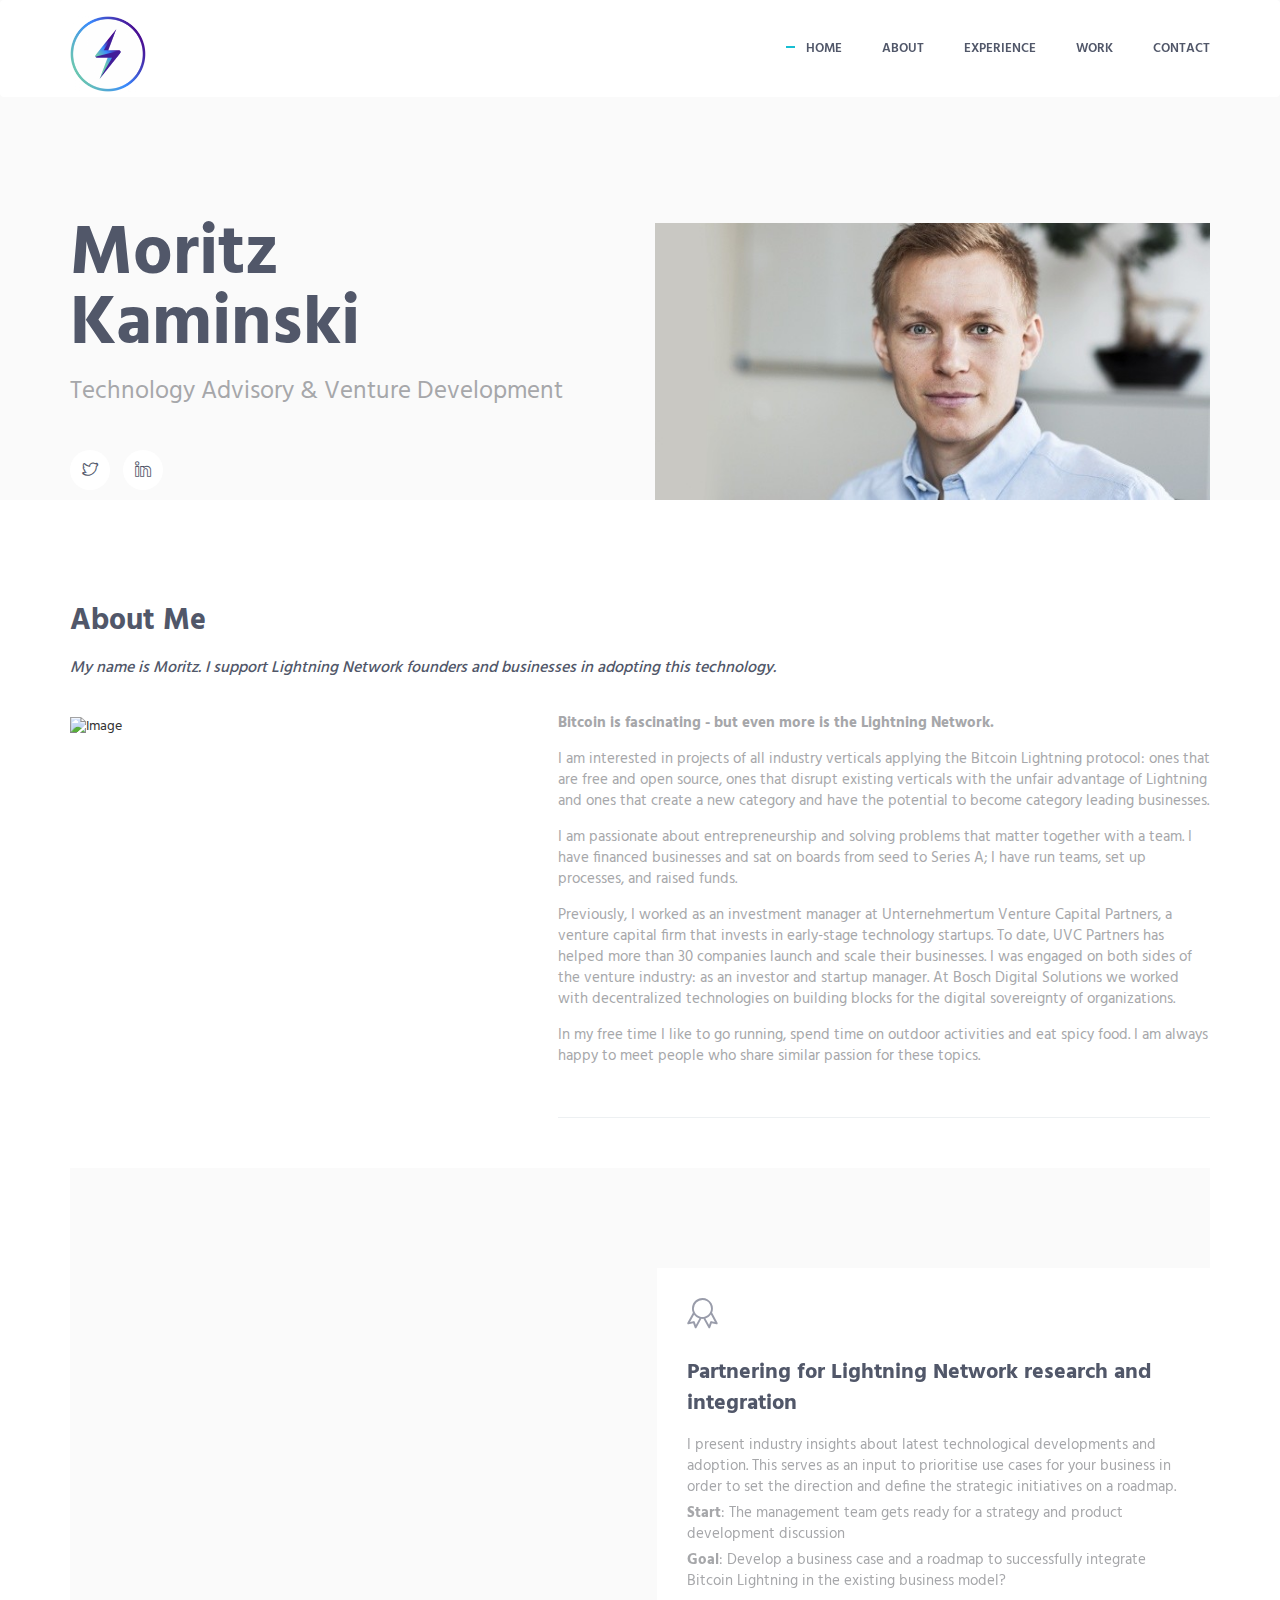
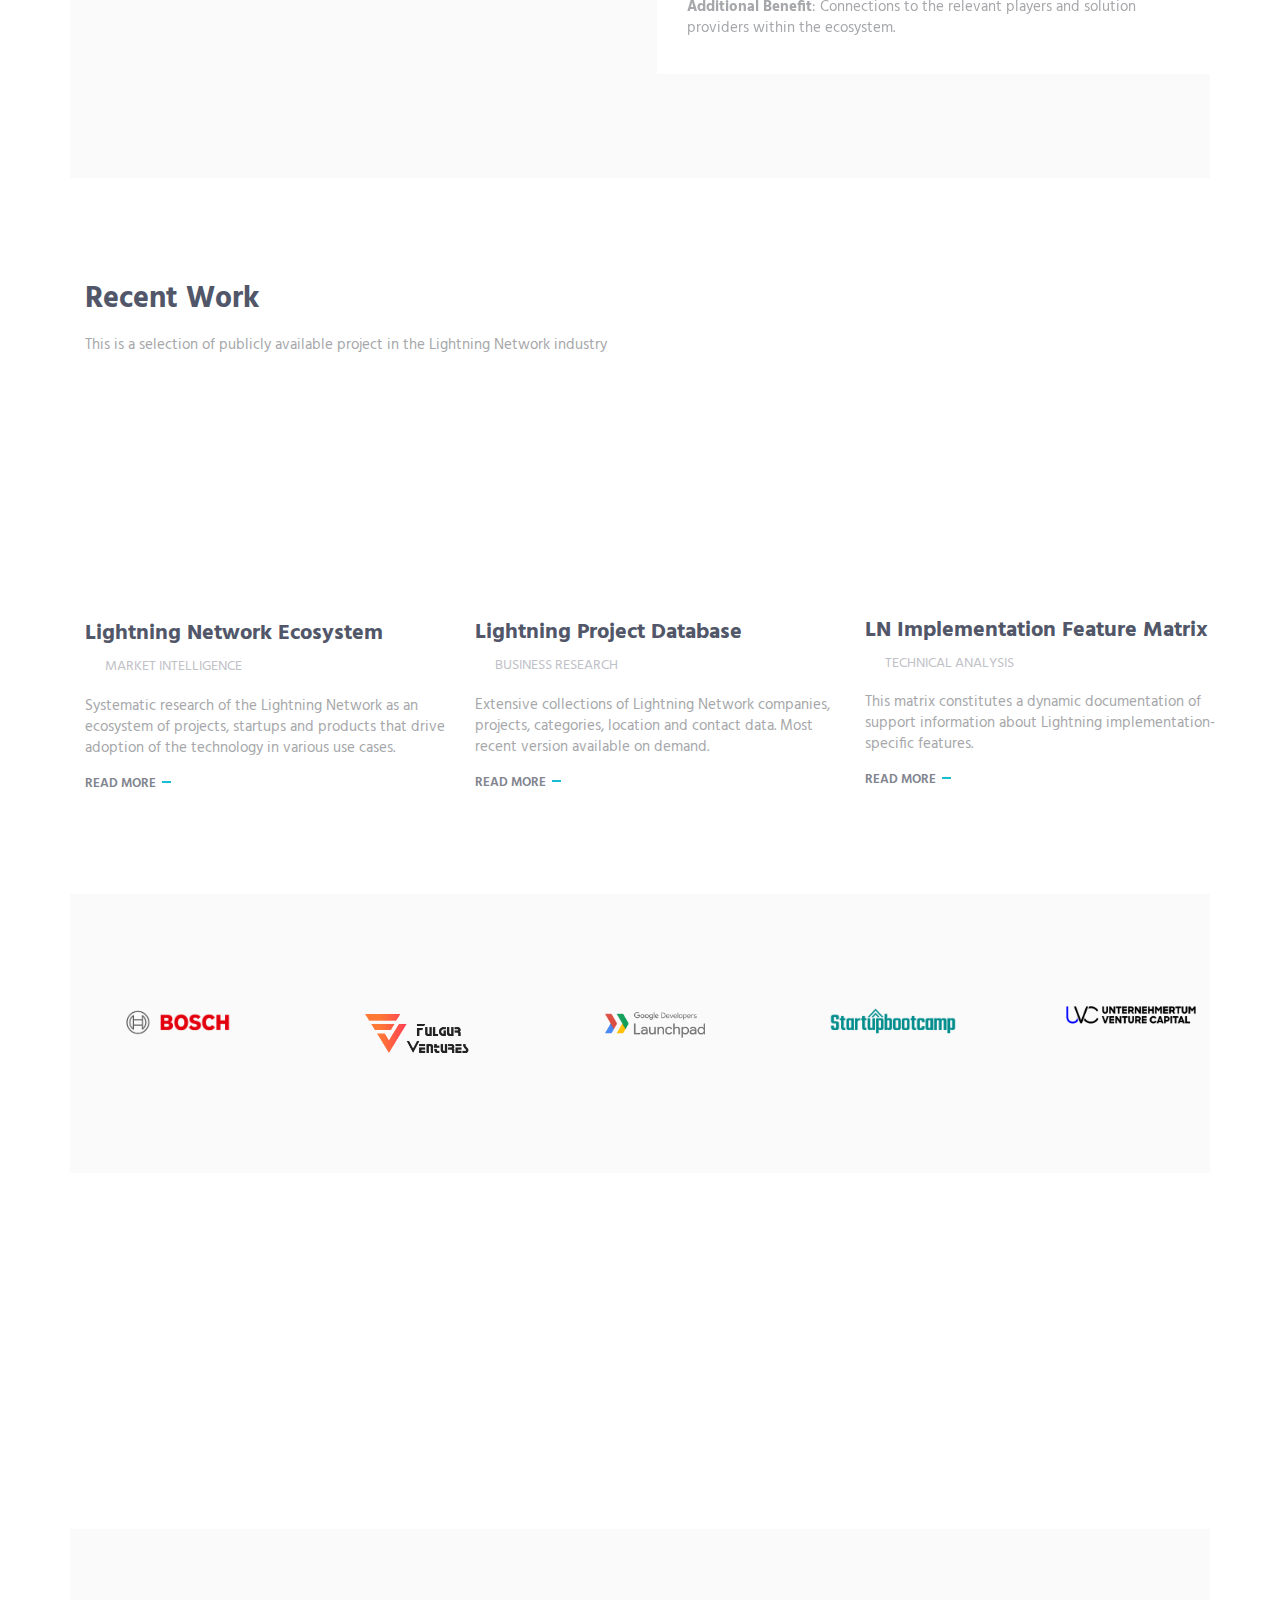
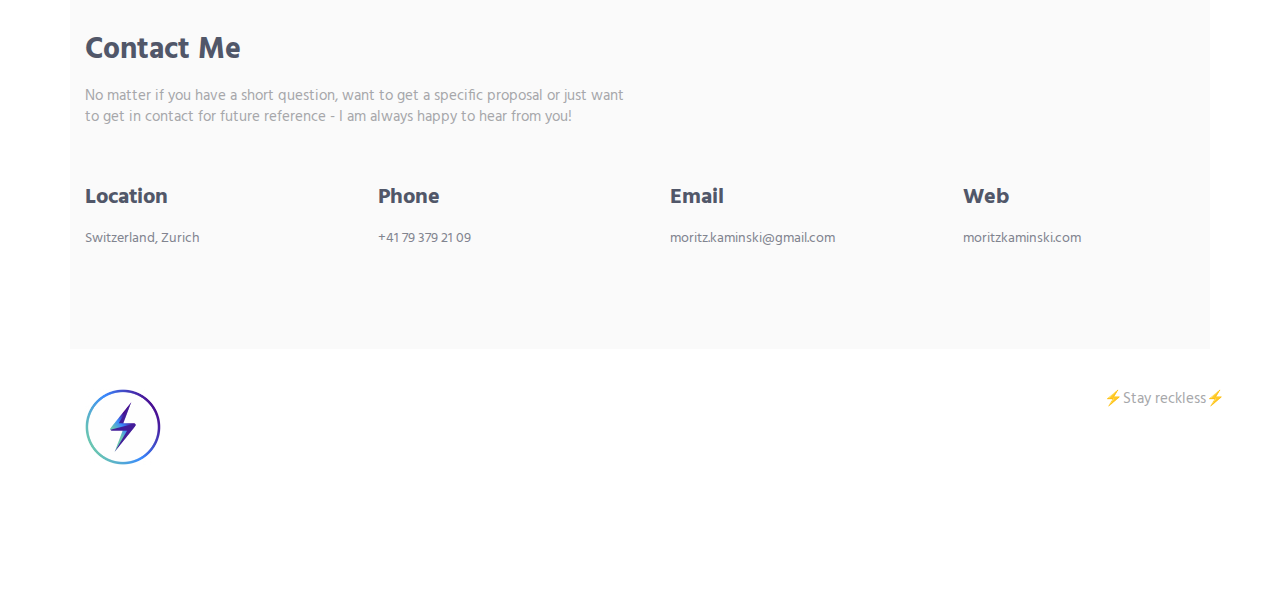
==== index.html @ 320d70f2 "initial commit" ====
<!DOCTYPE html>
<!-- ==============================
    Project:        Metronic "Acecv" Frontend Freebie - Responsive HTML Template Based On Twitter Bootstrap 3.3.4
    Version:        1.0
    Author:         KeenThemes
    Primary use:    Corporate, Business Themes.
    Email:          support@keenthemes.com
    Follow:         http://www.twitter.com/keenthemes
    Like:           http://www.facebook.com/keenthemes
    Website:        http://www.keenthemes.com
    Premium:        Premium Metronic Admin Theme: http://themeforest.net/item/metronic-responsive-admin-dashboard-template/4021469?ref=keenthemes
================================== -->
<html lang="en" class="no-js">
    <!-- BEGIN HEAD -->
    <head>
        <meta charset="utf-8"/>
        <title>Metronic "Acecv" Frontend Freebie</title>
        <meta http-equiv="X-UA-Compatible" content="IE=edge">
        <meta content="width=device-width, initial-scale=1" name="viewport"/>
        <meta content="" name="description"/>
        <meta content="" name="author"/>

        <!-- GLOBAL MANDATORY STYLES -->
        <link href="http://fonts.googleapis.com/css?family=Hind:300,400,500,600,700" rel="stylesheet" type="text/css">
        <link href="vendor/simple-line-icons/css/simple-line-icons.css" rel="stylesheet" type="text/css"/>
        <link href="vendor/bootstrap/css/bootstrap.min.css" rel="stylesheet" type="text/css"/>

        <!-- PAGE LEVEL PLUGIN STYLES -->
        <link href="css/animate.css" rel="stylesheet">
        <link href="vendor/swiper/css/swiper.min.css" rel="stylesheet" type="text/css"/>

        <!-- THEME STYLES -->

        <link href="css/layout.css" rel="stylesheet" type="text/css"/>

        <!-- Favicon -->
        <link rel="shortcut icon" href="favicon.ico"/>
    </head>
    <!-- END HEAD -->

    <!-- BODY -->
    <body id="body" data-spy="scroll" data-target=".header">

        <!--========== HEADER ==========-->
        <header class="header navbar-fixed-top">
            <!-- Navbar -->
            <nav class="navbar" role="navigation">
                <div class="container">
                    <!-- Brand and toggle get grouped for better mobile display -->
                    <div class="menu-container js_nav-item">
                        <button type="button" class="navbar-toggle" data-toggle="collapse" data-target=".nav-collapse">
                            <span class="sr-only">Toggle navigation</span>
                            <span class="toggle-icon"></span>
                        </button>

                        <!-- Logo -->
                        <div class="logo">
                            <a class="logo-wrap" href="#body">
                                <img class="logo-img" src="img/logo.png" alt="Asentus Logo">
                            </a>
                        </div>
                        <!-- End Logo -->
                    </div>

                    <!-- Collect the nav links, forms, and other content for toggling -->
                    <div class="collapse navbar-collapse nav-collapse">
                        <div class="menu-container">
                            <ul class="nav navbar-nav navbar-nav-right">
                                <li class="js_nav-item nav-item"><a class="nav-item-child nav-item-hover" href="#body">Home</a></li>
                                <li class="js_nav-item nav-item"><a class="nav-item-child nav-item-hover" href="#about">About</a></li>
                                <li class="js_nav-item nav-item"><a class="nav-item-child nav-item-hover" href="#experience">Experience</a></li>
                                <li class="js_nav-item nav-item"><a class="nav-item-child nav-item-hover" href="#work">Work</a></li>
                                <li class="js_nav-item nav-item"><a class="nav-item-child nav-item-hover" href="#contact">Contact</a></li>
                            </ul>
                        </div>
                    </div>
                    <!-- End Navbar Collapse -->
                </div>
            </nav>
            <!-- Navbar -->
        </header>
        <!--========== END HEADER ==========-->

        <!--========== SLIDER ==========-->
        <div class="promo-block">
            <div class="container">
                <div class="row">
                    <div class="col-sm-6 sm-margin-b-60">
                        <div class="margin-b-40">
                            <h1 class="promo-block-title">Moritz <br/> Kaminski</h1>
                            <p class="promo-block-text">Technology Advisory &amp; Venture Development</p>
                        </div>
                        <ul class="list-inline">
                            <li><a href="https://twitter.com/MoritzKaminski" class="social-icons"><i class="icon-social-twitter"></i></a></li>
                            <li><a href="https://www.linkedin.com/in/moritz-kaminski-63bb2826/" class="social-icons"><i class="icon-social-linkedin"></i></a></li>
                        </ul>
                    </div>
                    <div class="col-sm-6">
                        <div class="promo-block-img-wrap">
                             <img class="promo-block-img img-responsive" src="img/mockup/avatar-01.png" align="Avatar" height="auto">
                        </div>
                    </div>
                </div>
                <!--// end row -->
            </div>
        </div>
        <!--========== SLIDER ==========-->

        <!--========== PAGE LAYOUT ==========-->
        <!-- About -->
        <div id="about">
            <div class="container content-lg">
                <h2>About Me</h2>
                <p><em>My name is Moritz. I support Lightning Network founders and businesses in adopting this technology.</em></p>
                <div class="row">
                    <div class="col-sm-5 sm-margin-b-60">
                        <p style="padding-top:0.2cm;"></p>
                        <img class="full-width img-responsive" src="img/500x700/04.jpg" alt="Image">
                    </div>
                    <div class="col-sm-7">
                        <div class="section-seperator margin-b-50">
                            <div class="margin-b-50">
                                <div class="margin-b-30">
                                    <p style="padding-top:0.1cm;"></p>
                                    <p><b>Bitcoin is fascinating - but even more is the Lightning Network.</b></p>
                                    <p>I am interested in projects of all industry verticals applying the Bitcoin Lightning protocol: ones that are free and open source, ones that disrupt existing verticals with the unfair advantage of Lightning and ones that create a new category and have the potential to become category leading businesses.</p>
                                    <p>I am passionate about entrepreneurship and solving problems that matter together with a team. I have financed businesses and sat on boards from seed to Series A; I have run teams, set up processes, and raised funds.</p>
                                    <p>Previously, I worked as an investment manager at Unternehmertum Venture Capital Partners, a venture capital firm that invests in early-stage technology startups. To date, UVC Partners has helped more than 30 companies launch and scale their businesses. I was engaged on both sides of the venture industry: as an investor and startup manager. At Bosch Digital Solutions we worked with decentralized technologies on building blocks for the digital sovereignty of organizations.</p>
                                    <p>In my free time I like to go running, spend time on outdoor activities and eat spicy food. I am always happy to meet people who share similar passion for these topics.</p>
                                </div>
                                <!--<a href="#" class="btn-theme btn-theme-md btn-default-bg text-uppercase">Download my CV</a>
                            </div>
                        </div>

                        <!--<h2>My Skills</h2>
                        <!-- Progress Box -->
                       <!-- <div class="progress-box">
                            <h5>Adobe Illustrator <span class="color-heading pull-right">87%</span></h5>
                            <div class="progress">
                                <div class="progress-bar bg-color-base" role="progressbar" data-width="87"></div>
                            </div>
                        </div>
                        <div class="progress-box">
                            <h5>Adobe Photoshop <span class="color-heading pull-right">96%</span></h5>
                            <div class="progress">
                                <div class="progress-bar bg-color-base" role="progressbar" data-width="96"></div>
                            </div>
                        </div>
                        <div class="progress-box">
                            <h5>Graphic Design <span class="color-heading pull-right">77%</span></h5>
                            <div class="progress">
                                <div class="progress-bar bg-color-base" role="progressbar" data-width="77"></div>
                            </div>
                        </div>
                        <!-- End Progress Box -->
                    </div>
                </div>
                <!--// end row -->
            </div>
        </div>
        <!-- End About -->

        <!-- Experience -->
        <div id="experience">
            <div class="bg-color-sky-light" data-auto-height="true">
                <div class="container content-lg">
                    <div class="row row-space-2 margin-b-4">
                        
                        <div class="col-md-6 col-sm-8 md-margin-b-4">
                            <div class="service bg-color-base wow zoomIn" data-height="height" data-wow-duration=".3" data-wow-delay=".1s">
                                <div class="service-element">
                                    <i class="service-icon color-white icon-chemistry"></i>
                                </div>
                                <div class="service-info">
                                    <h3 class="color-white">Coaching Lightning Network Founders</h3>
                                    <p class="color-white margin-b-5">I am fond of working with ambitious founders. I have experience and track record between Pre-Seed and Series A stages in areas like product strategy, UX, technology, marketing and business development. 
                                        I am not interested in quick meetings and fast bucks. It takes time to build a great company.</p>
                                        <p class="color-white margin-b-5"><b>Start</b>: Let’s roll up the sleeves and find your biggest need for action (e.g. the milestone for the next funding round).</p>
                                        <p class="color-white margin-b-5"><b>Goal</b>: Build robust and scalable structures to reach this milestone together.</p>
                                        <p class="color-white margin-b-5"><b>Additional Benefit</b>: Support hands-on in fundraising with connections to investors and preparing convincing documentation (e.g. board deck, financial plan).</p>
                                        
                                </div>
                                <a href="#" class="content-wrapper-link"></a>    
                            </div>
                        </div>
                        <div class="col-md-6 col-sm-8 sm-margin-b-4">
                            <div class="service" data-height="height">
                                <div class="service-element">
                                    <i class="service-icon icon-badge"></i>
                                </div>
                                <div class="service-info">
                                    <h3>Partnering for Lightning Network research and integration</h3>
                                    <p class="margin-b-5">I present industry insights about latest technological developments and adoption. This serves as an input to prioritise use cases for your business in order to set the direction and define the strategic initiatives on a roadmap.</p> 
                                        <p class="margin-b-5"><b>Start</b>: The management team gets ready for a strategy and product development discussion</p>
                                        <p class="margin-b-5"><b>Goal</b>: Develop a business case and a roadmap to successfully integrate Bitcoin Lightning in the existing business model? </p>
                                        <p class="margin-b-5"><b>Additional Benefit</b>: Connections to the relevant players and solution providers within the ecosystem. </p>
                            
                                </div>
                                <a href="#" class="content-wrapper-link"></a>    
                            </div>
                        </div>
                       
                    </div>
                    <!--// end row -->
                </div>
            </div>
        </div>
        <!-- End Experience -->

        <!-- Work -->
        <div id="work">
            <div class="container content-lg">
                <div class="row margin-b-20">
                    <div class="col-sm-6">
                        <h2>Recent Work</h2>
                        <p>This is a selection of publicly available project in the Lightning Network industry</p>
                    </div>
                </div>
                <!--// end row -->

                <div class="row">
                    <!-- Latest Products -->
                    <div class="col-sm-4 sm-margin-b-50">
                        <div class="margin-b-20">
                            <div class="wow zoomIn" data-wow-duration=".3" data-wow-delay=".1s">
                                <img class="img-responsive" src="img/970x647/01.jpg" alt="Latest Products Image">
                            </div>
                        </div>
                        <h4><a href="https://medium.com/@fulgur.ventures/building-an-overview-of-the-lightning-network-ecosystem-a93be2343f61">Lightning Network Ecosystem</a> <span class="text-uppercase margin-l-20">Market Intelligence</span></h4>
                        <p>Systematic research of the Lightning Network as an ecosystem of projects, startups and products that drive adoption of the technology in various use cases.</p>
                        <a class="link" href="https://medium.com/@fulgur.ventures/building-an-overview-of-the-lightning-network-ecosystem-a93be2343f61">Read More</a>
                    </div>
                    <!-- End Latest Products -->

                    <!-- Latest Products -->
                    <div class="col-sm-4 sm-margin-b-50">
                        <div class="margin-b-20">
                            <div class="wow zoomIn" data-wow-duration=".3" data-wow-delay=".1s">
                                <img class="img-responsive" src="img/970x647/02.jpg" alt="Latest Products Image">
                            </div>
                        </div>
                        <h4><a href="https://docs.google.com/spreadsheets/d/18HGAW2N7ohBRnQf6xpsSxhAcyl-rkU8E_RVkZmvbhjQ/edit#gid=784782246">Lightning Project Database&nbsp;&nbsp;&nbsp;</a> <span class="text-uppercase margin-l-20">Business Research</span></h4>
                        <p>Extensive collections of Lightning Network companies, projects, categories, location and contact data. Most recent version available on demand.</p>
                        <a class="link" href="https://docs.google.com/spreadsheets/d/18HGAW2N7ohBRnQf6xpsSxhAcyl-rkU8E_RVkZmvbhjQ/edit#gid=784782246">Read More</a>
                    </div>
                    <!-- End Latest Products -->

                    <!-- Latest Products -->
                    <div class="col-sm-4 sm-margin-b-50">
                        <div class="margin-b-20">
                            <div class="wow zoomIn" data-wow-duration=".3" data-wow-delay=".1s">
                                <img class="img-responsive" src="img/970x647/03.jpg" alt="Latest Products Image">
                            </div>
                        </div>
                        <h4><a href="#">LN Implementation Feature Matrix</a> <span class="text-uppercase margin-l-20">Technical Analysis</span></h4>
                        <p>This matrix constitutes a dynamic documentation of support information about Lightning implementation-specific features.</p>
                        <a class="link" href="#">Read More</a>
                    </div>
                    <!-- End Latest Products -->
                </div>
                <!--// end row -->
            </div>
        </div>
        <!-- End Work -->

        <!-- Clients -->
        <div class="bg-color-sky-light">
            <div class="content-lg container">
                <!-- Swiper Clients -->
                <div class="swiper-slider swiper-clients">
                    <!-- Swiper Wrapper -->
                    <div class="swiper-wrapper">
                        <div class="swiper-slide">
                            <img class="swiper-clients-img" src="img/clients/01.png" alt="Clients Logo">
                        </div>
                        <div class="swiper-slide">
                            <img class="swiper-clients-img" src="img/clients/02.png" alt="Clients Logo">
                        </div>
                        <div class="swiper-slide">
                            <img class="swiper-clients-img" src="img/clients/03.png" alt="Clients Logo">
                        </div>
                        <div class="swiper-slide">
                            <img class="swiper-clients-img" src="img/clients/04.png" alt="Clients Logo">
                        </div>
                        <div class="swiper-slide">
                            <img class="swiper-clients-img" src="img/clients/05.png" alt="Clients Logo">
                        </div>
                        <div class="swiper-slide">
                            <img class="swiper-clients-img" src="img/clients/06.png" alt="Clients Logo">
                        </div>
                    </div>
                    <!-- End Swiper Wrapper -->
                </div>
                <!-- End Swiper Clients -->
            </div>
        </div>
        <!-- End Clients -->

        <!-- Promo Banner -->
        <div class="promo-banner parallax-window" data-parallax="scroll" data-image-src="img/1920x1080/01.jpg">
            <div class="container-sm content-lg">
                <h2 class="promo-banner-title">My Mission</h2>
                <p class="promo-banner-text">I am here to help you and your team understand the Lightning Network and create an impact on your business by driving meaningful projects</p>
            </div>
        </div>
        <!-- End Promo Banner -->
            
        <!-- Contact -->
        <div id="contact">
            <div class="bg-color-sky-light">
                <div class="container content-lg">
                    <div class="row margin-b-40">
                        <div class="col-sm-6">
                           <h2>Contact Me</h2>
                            <p>No matter if you have a short question, want to get a specific proposal or just want to get in contact for future reference - I am always happy to hear from you!</p>
                        </div>
                    </div>
                    <!--// end row -->

                    <div class="row">
                        <div class="col-md-3 col-xs-6 md-margin-b-30">
                            <h4>Location</h4>
                            <a href="#">Switzerland, Zurich</a>
                        </div>
                        <div class="col-md-3 col-xs-6 md-margin-b-30">
                            <h4>Phone</h4>
                            <a href="#">+41 79 379 21 09</a>
                        </div>
                        <div class="col-md-3 col-xs-6">
                            <h4>Email</h4>
                            <a href="mailto:#">moritz.kaminski@gmail.com</a>
                        </div>
                        <div class="col-md-3 col-xs-6">
                            <h4>Web</h4>
                            <a href="#">moritzkaminski.com</a>
                        </div>
                    </div>
                    <!--// end row -->
                </div>
            </div>
        </div>
        <!-- End Contact -->
        <!--========== END PAGE LAYOUT ==========-->

        <!--========== FOOTER ==========-->
        <footer class="footer">
            <div class="content container">
                <div class="row">
                    <div class="col-xs-6">
                        <img class="footer-logo" src="img/logo.png" alt="Acecv Logo">
                    </div>
                    <div class="col-xs-6 text-right sm-text-left">
                        <p class="margin-b-0"> &#9889;Stay reckless&#9889; </p>
                    </div>
                </div>
                <!--// end row -->
            </div>
        </footer>
        <!--========== END FOOTER ==========-->

        <!-- Back To Top -->
        <a href="javascript:void(0);" class="js-back-to-top back-to-top">Top</a>

        <!-- JAVASCRIPTS(Load javascripts at bottom, this will reduce page load time) -->
        <!-- CORE PLUGINS -->
        <script src="vendor/jquery.min.js" type="text/javascript"></script>
        <script src="vendor/jquery-migrate.min.js" type="text/javascript"></script>
        <script src="vendor/bootstrap/js/bootstrap.min.js" type="text/javascript"></script>

        <!-- PAGE LEVEL PLUGINS -->
        <script src="vendor/jquery.easing.js" type="text/javascript"></script>
        <script src="vendor/jquery.back-to-top.js" type="text/javascript"></script>
        <script src="vendor/jquery.smooth-scroll.js" type="text/javascript"></script>
        <script src="vendor/jquery.wow.min.js" type="text/javascript"></script>
        <script src="vendor/jquery.parallax.min.js" type="text/javascript"></script>
        <script src="vendor/jquery.appear.js" type="text/javascript"></script>
        <script src="vendor/swiper/js/swiper.jquery.min.js" type="text/javascript"></script>

        <!-- PAGE LEVEL SCRIPTS -->
        <script src="js/layout.min.js" type="text/javascript"></script>
        <script src="js/components/progress-bar.min.js" type="text/javascript"></script>
        <script src="js/components/swiper.min.js" type="text/javascript"></script>
        <script src="js/components/wow.min.js" type="text/javascript"></script>

    </body>
    <!-- END BODY -->
</html>
---- vendor/simple-line-icons/css/simple-line-icons.css ----
@font-face {
  font-family: 'simple-line-icons';
  src: url('../fonts/Simple-Line-Icons.eot?v=2.3.2');
  src: url('../fonts/Simple-Line-Icons.eot?v=2.3.2#iefix') format('embedded-opentype'), url('../fonts/Simple-Line-Icons.woff2?v=2.3.2') format('woff2'), url('../fonts/Simple-Line-Icons.ttf?v=2.3.2') format('truetype'), url('../fonts/Simple-Line-Icons.woff?v=2.3.2') format('woff'), url('../fonts/Simple-Line-Icons.svg?v=2.3.2#simple-line-icons') format('svg');
  font-weight: normal;
  font-style: normal;
}
/*
 Use the following CSS code if you want to have a class per icon.
 Instead of a list of all class selectors, you can use the generic [class*="icon-"] selector, but it's slower:
*/
.icon-user,
.icon-people,
.icon-user-female,
.icon-user-follow,
.icon-user-following,
.icon-user-unfollow,
.icon-login,
.icon-logout,
.icon-emotsmile,
.icon-phone,
.icon-call-end,
.icon-call-in,
.icon-call-out,
.icon-map,
.icon-location-pin,
.icon-direction,
.icon-directions,
.icon-compass,
.icon-layers,
.icon-menu,
.icon-list,
.icon-options-vertical,
.icon-options,
.icon-arrow-down,
.icon-arrow-left,
.icon-arrow-right,
.icon-arrow-up,
.icon-arrow-up-circle,
.icon-arrow-left-circle,
.icon-arrow-right-circle,
.icon-arrow-down-circle,
.icon-check,
.icon-clock,
.icon-plus,
.icon-minus,
.icon-close,
.icon-exclamation,
.icon-organization,
.icon-trophy,
.icon-screen-smartphone,
.icon-screen-desktop,
.icon-plane,
.icon-notebook,
.icon-mustache,
.icon-mouse,
.icon-magnet,
.icon-energy,
.icon-disc,
.icon-cursor,
.icon-cursor-move,
.icon-crop,
.icon-chemistry,
.icon-speedometer,
.icon-shield,
.icon-screen-tablet,
.icon-magic-wand,
.icon-hourglass,
.icon-graduation,
.icon-ghost,
.icon-game-controller,
.icon-fire,
.icon-eyeglass,
.icon-envelope-open,
.icon-envelope-letter,
.icon-bell,
.icon-badge,
.icon-anchor,
.icon-wallet,
.icon-vector,
.icon-speech,
.icon-puzzle,
.icon-printer,
.icon-present,
.icon-playlist,
.icon-pin,
.icon-picture,
.icon-handbag,
.icon-globe-alt,
.icon-globe,
.icon-folder-alt,
.icon-folder,
.icon-film,
.icon-feed,
.icon-drop,
.icon-drawer,
.icon-docs,
.icon-doc,
.icon-diamond,
.icon-cup,
.icon-calculator,
.icon-bubbles,
.icon-briefcase,
.icon-book-open,
.icon-basket-loaded,
.icon-basket,
.icon-bag,
.icon-action-undo,
.icon-action-redo,
.icon-wrench,
.icon-umbrella,
.icon-trash,
.icon-tag,
.icon-support,
.icon-frame,
.icon-size-fullscreen,
.icon-size-actual,
.icon-shuffle,
.icon-share-alt,
.icon-share,
.icon-rocket,
.icon-question,
.icon-pie-chart,
.icon-pencil,
.icon-note,
.icon-loop,
.icon-home,
.icon-grid,
.icon-graph,
.icon-microphone,
.icon-music-tone-alt,
.icon-music-tone,
.icon-earphones-alt,
.icon-earphones,
.icon-equalizer,
.icon-like,
.icon-dislike,
.icon-control-start,
.icon-control-rewind,
.icon-control-play,
.icon-control-pause,
.icon-control-forward,
.icon-control-end,
.icon-volume-1,
.icon-volume-2,
.icon-volume-off,
.icon-calendar,
.icon-bulb,
.icon-chart,
.icon-ban,
.icon-bubble,
.icon-camrecorder,
.icon-camera,
.icon-cloud-download,
.icon-cloud-upload,
.icon-envelope,
.icon-eye,
.icon-flag,
.icon-heart,
.icon-info,
.icon-key,
.icon-link,
.icon-lock,
.icon-lock-open,
.icon-magnifier,
.icon-magnifier-add,
.icon-magnifier-remove,
.icon-paper-clip,
.icon-paper-plane,
.icon-power,
.icon-refresh,
.icon-reload,
.icon-settings,
.icon-star,
.icon-symbol-female,
.icon-symbol-male,
.icon-target,
.icon-credit-card,
.icon-paypal,
.icon-social-tumblr,
.icon-social-twitter,
.icon-social-facebook,
.icon-social-instagram,
.icon-social-linkedin,
.icon-social-pinterest,
.icon-social-github,
.icon-social-google,
.icon-social-reddit,
.icon-social-skype,
.icon-social-dribbble,
.icon-social-behance,
.icon-social-foursqare,
.icon-social-soundcloud,
.icon-social-spotify,
.icon-social-stumbleupon,
.icon-social-youtube,
.icon-social-dropbox {
  font-family: 'simple-line-icons';
  speak: none;
  font-style: normal;
  font-weight: normal;
  font-variant: normal;
  text-transform: none;
  line-height: 1;
  /* Better Font Rendering =========== */
  -webkit-font-smoothing: antialiased;
  -moz-osx-font-smoothing: grayscale;
}
.icon-user:before {
  content: "\e005";
}
.icon-people:before {
  content: "\e001";
}
.icon-user-female:before {
  content: "\e000";
}
.icon-user-follow:before {
  content: "\e002";
}
.icon-user-following:before {
  content: "\e003";
}
.icon-user-unfollow:before {
  content: "\e004";
}
.icon-login:before {
  content: "\e066";
}
.icon-logout:before {
  content: "\e065";
}
.icon-emotsmile:before {
  content: "\e021";
}
.icon-phone:before {
  content: "\e600";
}
.icon-call-end:before {
  content: "\e048";
}
.icon-call-in:before {
  content: "\e047";
}
.icon-call-out:before {
  content: "\e046";
}
.icon-map:before {
  content: "\e033";
}
.icon-location-pin:before {
  content: "\e096";
}
.icon-direction:before {
  content: "\e042";
}
.icon-directions:before {
  content: "\e041";
}
.icon-compass:before {
  content: "\e045";
}
.icon-layers:before {
  content: "\e034";
}
.icon-menu:before {
  content: "\e601";
}
.icon-list:before {
  content: "\e067";
}
.icon-options-vertical:before {
  content: "\e602";
}
.icon-options:before {
  content: "\e603";
}
.icon-arrow-down:before {
  content: "\e604";
}
.icon-arrow-left:before {
  content: "\e605";
}
.icon-arrow-right:before {
  content: "\e606";
}
.icon-arrow-up:before {
  content: "\e607";
}
.icon-arrow-up-circle:before {
  content: "\e078";
}
.icon-arrow-left-circle:before {
  content: "\e07a";
}
.icon-arrow-right-circle:before {
  content: "\e079";
}
.icon-arrow-down-circle:before {
  content: "\e07b";
}
.icon-check:before {
  content: "\e080";
}
.icon-clock:before {
  content: "\e081";
}
.icon-plus:before {
  content: "\e095";
}
.icon-minus:before {
  content: "\e615";
}
.icon-close:before {
  content: "\e082";
}
.icon-exclamation:before {
  content: "\e617";
}
.icon-organization:before {
  content: "\e616";
}
.icon-trophy:before {
  content: "\e006";
}
.icon-screen-smartphone:before {
  content: "\e010";
}
.icon-screen-desktop:before {
  content: "\e011";
}
.icon-plane:before {
  content: "\e012";
}
.icon-notebook:before {
  content: "\e013";
}
.icon-mustache:before {
  content: "\e014";
}
.icon-mouse:before {
  content: "\e015";
}
.icon-magnet:before {
  content: "\e016";
}
.icon-energy:before {
  content: "\e020";
}
.icon-disc:before {
  content: "\e022";
}
.icon-cursor:before {
  content: "\e06e";
}
.icon-cursor-move:before {
  content: "\e023";
}
.icon-crop:before {
  content: "\e024";
}
.icon-chemistry:before {
  content: "\e026";
}
.icon-speedometer:before {
  content: "\e007";
}
.icon-shield:before {
  content: "\e00e";
}
.icon-screen-tablet:before {
  content: "\e00f";
}
.icon-magic-wand:before {
  content: "\e017";
}
.icon-hourglass:before {
  content: "\e018";
}
.icon-graduation:before {
  content: "\e019";
}
.icon-ghost:before {
  content: "\e01a";
}
.icon-game-controller:before {
  content: "\e01b";
}
.icon-fire:before {
  content: "\e01c";
}
.icon-eyeglass:before {
  content: "\e01d";
}
.icon-envelope-open:before {
  content: "\e01e";
}
.icon-envelope-letter:before {
  content: "\e01f";
}
.icon-bell:before {
  content: "\e027";
}
.icon-badge:before {
  content: "\e028";
}
.icon-anchor:before {
  content: "\e029";
}
.icon-wallet:before {
  content: "\e02a";
}
.icon-vector:before {
  content: "\e02b";
}
.icon-speech:before {
  content: "\e02c";
}
.icon-puzzle:before {
  content: "\e02d";
}
.icon-printer:before {
  content: "\e02e";
}
.icon-present:before {
  content: "\e02f";
}
.icon-playlist:before {
  content: "\e030";
}
.icon-pin:before {
  content: "\e031";
}
.icon-picture:before {
  content: "\e032";
}
.icon-handbag:before {
  content: "\e035";
}
.icon-globe-alt:before {
  content: "\e036";
}
.icon-globe:before {
  content: "\e037";
}
.icon-folder-alt:before {
  content: "\e039";
}
.icon-folder:before {
  content: "\e089";
}
.icon-film:before {
  content: "\e03a";
}
.icon-feed:before {
  content: "\e03b";
}
.icon-drop:before {
  content: "\e03e";
}
.icon-drawer:before {
  content: "\e03f";
}
.icon-docs:before {
  content: "\e040";
}
.icon-doc:before {
  content: "\e085";
}
.icon-diamond:before {
  content: "\e043";
}
.icon-cup:before {
  content: "\e044";
}
.icon-calculator:before {
  content: "\e049";
}
.icon-bubbles:before {
  content: "\e04a";
}
.icon-briefcase:before {
  content: "\e04b";
}
.icon-book-open:before {
  content: "\e04c";
}
.icon-basket-loaded:before {
  content: "\e04d";
}
.icon-basket:before {
  content: "\e04e";
}
.icon-bag:before {
  content: "\e04f";
}
.icon-action-undo:before {
  content: "\e050";
}
.icon-action-redo:before {
  content: "\e051";
}
.icon-wrench:before {
  content: "\e052";
}
.icon-umbrella:before {
  content: "\e053";
}
.icon-trash:before {
  content: "\e054";
}
.icon-tag:before {
  content: "\e055";
}
.icon-support:before {
  content: "\e056";
}
.icon-frame:before {
  content: "\e038";
}
.icon-size-fullscreen:before {
  content: "\e057";
}
.icon-size-actual:before {
  content: "\e058";
}
.icon-shuffle:before {
  content: "\e059";
}
.icon-share-alt:before {
  content: "\e05a";
}
.icon-share:before {
  content: "\e05b";
}
.icon-rocket:before {
  content: "\e05c";
}
.icon-question:before {
  content: "\e05d";
}
.icon-pie-chart:before {
  content: "\e05e";
}
.icon-pencil:before {
  content: "\e05f";
}
.icon-note:before {
  content: "\e060";
}
.icon-loop:before {
  content: "\e064";
}
.icon-home:before {
  content: "\e069";
}
.icon-grid:before {
  content: "\e06a";
}
.icon-graph:before {
  content: "\e06b";
}
.icon-microphone:before {
  content: "\e063";
}
.icon-music-tone-alt:before {
  content: "\e061";
}
.icon-music-tone:before {
  content: "\e062";
}
.icon-earphones-alt:before {
  content: "\e03c";
}
.icon-earphones:before {
  content: "\e03d";
}
.icon-equalizer:before {
  content: "\e06c";
}
.icon-like:before {
  content: "\e068";
}
.icon-dislike:before {
  content: "\e06d";
}
.icon-control-start:before {
  content: "\e06f";
}
.icon-control-rewind:before {
  content: "\e070";
}
.icon-control-play:before {
  content: "\e071";
}
.icon-control-pause:before {
  content: "\e072";
}
.icon-control-forward:before {
  content: "\e073";
}
.icon-control-end:before {
  content: "\e074";
}
.icon-volume-1:before {
  content: "\e09f";
}
.icon-volume-2:before {
  content: "\e0a0";
}
.icon-volume-off:before {
  content: "\e0a1";
}
.icon-calendar:before {
  content: "\e075";
}
.icon-bulb:before {
  content: "\e076";
}
.icon-chart:before {
  content: "\e077";
}
.icon-ban:before {
  content: "\e07c";
}
.icon-bubble:before {
  content: "\e07d";
}
.icon-camrecorder:before {
  content: "\e07e";
}
.icon-camera:before {
  content: "\e07f";
}
.icon-cloud-download:before {
  content: "\e083";
}
.icon-cloud-upload:before {
  content: "\e084";
}
.icon-envelope:before {
  content: "\e086";
}
.icon-eye:before {
  content: "\e087";
}
.icon-flag:before {
  content: "\e088";
}
.icon-heart:before {
  content: "\e08a";
}
.icon-info:before {
  content: "\e08b";
}
.icon-key:before {
  content: "\e08c";
}
.icon-link:before {
  content: "\e08d";
}
.icon-lock:before {
  content: "\e08e";
}
.icon-lock-open:before {
  content: "\e08f";
}
.icon-magnifier:before {
  content: "\e090";
}
.icon-magnifier-add:before {
  content: "\e091";
}
.icon-magnifier-remove:before {
  content: "\e092";
}
.icon-paper-clip:before {
  content: "\e093";
}
.icon-paper-plane:before {
  content: "\e094";
}
.icon-power:before {
  content: "\e097";
}
.icon-refresh:before {
  content: "\e098";
}
.icon-reload:before {
  content: "\e099";
}
.icon-settings:before {
  content: "\e09a";
}
.icon-star:before {
  content: "\e09b";
}
.icon-symbol-female:before {
  content: "\e09c";
}
.icon-symbol-male:before {
  content: "\e09d";
}
.icon-target:before {
  content: "\e09e";
}
.icon-credit-card:before {
  content: "\e025";
}
.icon-paypal:before {
  content: "\e608";
}
.icon-social-tumblr:before {
  content: "\e00a";
}
.icon-social-twitter:before {
  content: "\e009";
}
.icon-social-facebook:before {
  content: "\e00b";
}
.icon-social-instagram:before {
  content: "\e609";
}
.icon-social-linkedin:before {
  content: "\e60a";
}
.icon-social-pinterest:before {
  content: "\e60b";
}
.icon-social-github:before {
  content: "\e60c";
}
.icon-social-google:before {
  content: "\e60d";
}
.icon-social-reddit:before {
  content: "\e60e";
}
.icon-social-skype:before {
  content: "\e60f";
}
.icon-social-dribbble:before {
  content: "\e00d";
}
.icon-social-behance:before {
  content: "\e610";
}
.icon-social-foursqare:before {
  content: "\e611";
}
.icon-social-soundcloud:before {
  content: "\e612";
}
.icon-social-spotify:before {
  content: "\e613";
}
.icon-social-stumbleupon:before {
  content: "\e614";
}
.icon-social-youtube:before {
  content: "\e008";
}
.icon-social-dropbox:before {
  content: "\e00c";
}
---- css/layout.css ----
/*----------------------------------------------------------------------

	MASTER STYLESHEET

	Project:        Metronic "Acidus" Frontend Freebie - Responsive HTML Template Based On Twitter Bootstrap 3.3.4
	Version:        1.0
	Author:         KeenThemes
	Primary use:    Corporate, Business Themes.
	Email:			support@keenthemes.com
	Follow: 		http://www.twitter.com/keenthemes
	Like: 			http://www.facebook.com/keenthemes
	Website:		http://www.keenthemes.com
	Premium:		Premium Metronic Admin Theme: http://themeforest.net/item/metronic-responsive-admin-dashboard-template/4021469?ref=keenthemes

-----------------------------------------------------------------------*/
/* eg: @include user-select(none); */
/* eg: @include rotate(45deg); */
/* eg: @include translate3d(0,0,0); */
/* eg: @include border-radius(3px); */
/*------------------------------------------------------------------
  	[The "base.scss" contains basic default element styles
  		(colors, typography, margins & padding).]
------------------------------------------------------------------*/
html {
  overflow-x: hidden;
}

html, html a, body {
  -webkit-font-smoothing: antialiased;
}

body {
  position: relative;
  font-family: Hind, sans-serif;
}

p {
  font-size: 15px;
  font-weight: 400;
  font-family: Hind, sans-serif;
  color: #a6a7aa;
  line-height: 1.4;
  margin-bottom: 15px;
}

em,
li,
li a {
  font-size: 16px;
  font-weight: 500;
  font-family: Hind, sans-serif;
  color: #515769;
}

a {
  font-family: Hind, sans-serif;
  color: #81848f;
  outline: 0;
}

a:focus, a:hover, a:active {
  outline: 0;
  color: #999caa;
  text-decoration: none;
}

.link {
  position: relative;
  font-size: 13px;
  font-weight: 600;
  font-family: Hind, sans-serif;
  text-transform: uppercase;
}

.link:after {
  position: absolute;
  top: 8px;
  right: -15px;
  width: 9px;
  height: 2px;
  background: #17bed2;
  content: " ";
}

span {
  font-size: 14px;
  font-weight: 400;
  font-family: Hind, sans-serif;
  color: #bfc1c7;
}

h1, h2, h3, h4, h5, h6 {
  font-weight: 700;
  font-family: Hind, sans-serif;
  color: #515769;
  line-height: 1.4;
  margin: 0 0 15px;
}

h1 > a, h2 > a, h3 > a, h4 > a, h5 > a, h6 > a {
  color: #515769;
}

h1 > a:hover, h2 > a:hover, h3 > a:hover, h4 > a:hover, h5 > a:hover, h6 > a:hover {
  color: #999caa;
  text-decoration: none;
}

h1 > a:focus, h2 > a:focus, h3 > a:focus, h4 > a:focus, h5 > a:focus, h6 > a:focus {
  text-decoration: none;
}

h1 {
  font-size: 40px;
}

h2 {
  font-size: 30px;
}

h3 {
  font-size: 22px;
}

h4 {
  font-size: 22px;
}

::selection {
  color: #fff;
  background: #17bed2;
  text-shadow: none;
}

::-webkit-selection {
  color: #fff;
  background: #17bed2;
  text-shadow: none;
}

::-moz-selection {
  color: #fff;
  background: #17bed2;
  text-shadow: none;
}

:active,
:focus {
  outline: none;
}

/* Section Seperator */
.section-seperator {
  border-bottom: 1px solid #edf0f2;
}

/* Content Wrapper Link */
.content-wrapper-link {
  position: absolute;
  top: 0;
  left: 0;
  right: 0;
  bottom: 0;
  display: block;
  z-index: 3;
  text-decoration: none;
}

/*------------------------------------------------------------------
  	[Button]
------------------------------------------------------------------*/
.btn-theme {
  position: relative;
  display: inline-block;
  line-height: 1;
  text-align: center;
  background-image: none;
  border-style: solid;
  white-space: nowrap;
  vertical-align: middle;
  -ms-touch-action: manipulation;
  touch-action: manipulation;
  cursor: pointer;
  -webkit-user-select: none;
  -moz-user-select: none;
  -ms-user-select: none;
  user-select: none;
}

.btn-theme:focus, .btn-theme:active:focus, .btn-theme.active:focus, .btn-theme.focus, .btn-theme:active.focus, .btn-theme.active.focus {
  outline: none;
}

.btn-theme:hover {
  transition-duration: 300ms;
  transition-property: all;
  transition-timing-function: cubic-bezier(0.7, 1, 0.7, 1);
}

.btn-theme:hover, .btn-theme:focus, .btn-theme.focus {
  text-decoration: none;
}

.btn-theme:active, .btn-theme.active {
  background-image: none;
  outline: 0;
}

.btn-theme.disabled, .btn-theme[disabled],
fieldset[disabled] .btn-theme {
  cursor: not-allowed;
  box-shadow: none;
  opacity: .65;
  pointer-events: none;
}

.btn-icon {
  position: relative;
  top: 1px;
  margin-right: 10px;
}

.btn-white-bg {
  color: #515769;
  background: #fff;
  border-color: transparent;
  border-width: 0;
}

.btn-white-bg:hover, .btn-white-bg:focus, .btn-white-bg.focus {
  color: #fff;
  background: #17bed2;
  border-color: transparent;
}

.btn-white-brd {
  color: #fff;
  background: transparent;
  border-color: #fff;
  border-width: 2px;
}

.btn-white-brd:hover, .btn-white-brd:focus, .btn-white-brd.focus {
  color: #515769;
  background: #fff;
  border-color: #fff;
}

.btn-default-bg {
  color: #515769;
  background: #f3f4f5;
  border-color: transparent;
  border-width: 0;
}

.btn-default-bg:hover, .btn-default-bg:focus, .btn-default-bg.focus {
  color: #fff;
  background: #17bed2;
  border-color: transparent;
}

.btn-theme-sm {
  font-size: 13px;
  font-weight: 600;
  padding: 15px 40px;
}

.btn-theme-md {
  font-size: 15px;
  font-weight: 600;
  padding: 20px 30px;
}

/*------------------------------------------------------------------
    [Progress Bar]
------------------------------------------------------------------*/
.progress-box .progress {
  box-shadow: none;
  height: 3px;
}

.progress-box .progress-bar {
  transition-duration: 2000ms;
  transition-property: all;
  transition-timing-function: cubic-bezier(0.7, 1, 0.7, 1);
}

/*------------------------------------------------------------------
  	[Social Icons]
------------------------------------------------------------------*/
.social-icons {
  display: inline-block;
  width: 40px;
  height: 40px;
  font-size: 16px;
  color: #515769;
  background: #fff;
  text-align: center;
  border-radius: 50%;
  vertical-align: middle;
  padding: 11px;
  transition-duration: 300ms;
  transition-property: all;
  transition-timing-function: cubic-bezier(0.7, 1, 0.7, 1);
}

.social-icons:hover {
  color: #fff;
  background: #515769;
  transition-duration: 300ms;
  transition-property: all;
  transition-timing-function: cubic-bezier(0.7, 1, 0.7, 1);
}

/*------------------------------------------------------------------
  	[Promo Banner]
------------------------------------------------------------------*/
.promo-banner {
  text-align: center;
}

.promo-banner .promo-banner-title {
  font-size: 50px;
  color: #fff;
}

.promo-banner .promo-banner-text {
  font-size: 20px;
  color: #fff;
  opacity: .8;
}

/*------------------------------------------------------------------
  	[Promo Block]
------------------------------------------------------------------*/
.promo-block {
  position: relative;
  background: #fafafa;
  padding-top: 220px;
}

@media (max-width: 768px) {
  .promo-block {
    text-align: center;
    padding-top: 170px;
  }
}

.promo-block .promo-block-title {
  font-size: 70px;
  line-height: 1;
}

@media (max-width: 480px) {
  .promo-block .promo-block-title {
    font-size: 50px;
  }
}

.promo-block .promo-block-text {
  font-size: 25px;
}

.promo-block .promo-block-img-wrap {
  position: relative;
  height: 280px;
}

@media (max-width: 768px) {
  .promo-block .promo-block-img-wrap {
    height: auto;
  }
}

.promo-block .promo-block-img {
  position: absolute;
  right: 0;
  bottom: 0;
}

@media (max-width: 768px) {
  .promo-block .promo-block-img {
    position: relative;
    margin-left: auto;
    margin-right: auto;
  }
}

/*------------------------------------------------------------------
  	[Service]
------------------------------------------------------------------*/
.service {
  background: #fff;
  padding: 30px;
}

.service .service-element,
.service .service-info {
  -webkit-transform: translate3d(0, 0, 0);
  -moz-transform: translate3d(0, 0, 0);
  transform: translate3d(0, 0, 0);
  transition-duration: 300ms;
  transition-property: all;
  transition-timing-function: cubic-bezier(0.7, 1, 0.7, 1);
}

.service .service-icon {
  display: block;
  font-size: 30px;
  color: #999caa;
  margin-bottom: 30px;
}

.service:hover .service-element {
  opacity: 0;
  -webkit-transform: translate3d(0, -100%, 0);
  -moz-transform: translate3d(0, -100%, 0);
  transform: translate3d(0, -100%, 0);
  transition-duration: 300ms;
  transition-property: all;
  transition-timing-function: cubic-bezier(0.7, 1, 0.7, 1);
}

.service:hover .service-info {
  -webkit-transform: translate3d(0, -20%, 0);
  -moz-transform: translate3d(0, -20%, 0);
  transform: translate3d(0, -20%, 0);
  transition-duration: 300ms;
  transition-property: all;
  transition-timing-function: cubic-bezier(0.7, 1, 0.7, 1);
}

/*------------------------------------------------------------------
  	[Footer]
------------------------------------------------------------------*/
.footer .footer-logo {
  width: 76px;
  height: auto;
}

/*------------------------------------------------------------------
    [Header]
------------------------------------------------------------------*/
/* Fixed Top */
.navbar-fixed-top .navbar-collapse {
  max-height: 100%;
}

/* Navbar */
.header .navbar {
  background: #fff;
  margin-bottom: 0;
  border-bottom: 1px solid rgba(255, 255, 255, 0.2);
  transition-duration: 300ms;
  transition-property: all;
  transition-timing-function: cubic-bezier(0.7, 1, 0.7, 1);
}

/* Navbar Toggle */
.header .navbar-toggle {
  width: 25px;
  height: 25px;
  border: none;
  padding: 0;
  margin: 35px 0;
}

.header .navbar-toggle .toggle-icon {
  position: relative;
  width: 21px;
  height: 1px;
  display: inline-block;
  background: #515769;
  transition-duration: 300ms;
  transition-property: all;
  transition-timing-function: cubic-bezier(0.7, 1, 0.7, 1);
}

.header .navbar-toggle .toggle-icon:before, .header .navbar-toggle .toggle-icon:after {
  position: absolute;
  left: 0;
  background: #515769;
  content: " ";
}

.header .navbar-toggle .toggle-icon:before {
  width: 10px;
  height: 1px;
  bottom: 10px;
  -webkit-transform: rotate(0);
  -moz-transform: rotate(0);
  transform: rotate(0);
  transition-duration: 300ms;
  transition-property: all;
  transition-timing-function: cubic-bezier(0.7, 1, 0.7, 1);
}

.header .navbar-toggle .toggle-icon:after {
  width: 16px;
  height: 1px;
  top: -5px;
  -webkit-transform: rotate(0);
  -moz-transform: rotate(0);
  transform: rotate(0);
  transition-duration: 300ms;
  transition-property: all;
  transition-timing-function: cubic-bezier(0.7, 1, 0.7, 1);
}

.header .navbar-toggle:hover .toggle-icon {
  background: #17bed2;
  transition-duration: 300ms;
  transition-property: all;
  transition-timing-function: cubic-bezier(0.7, 1, 0.7, 1);
}

.header .navbar-toggle:hover .toggle-icon:before, .header .navbar-toggle:hover .toggle-icon:after {
  width: 21px;
  height: 1px;
  background: #17bed2;
  transition-duration: 300ms;
  transition-property: all;
  transition-timing-function: cubic-bezier(0.7, 1, 0.7, 1);
}

.header .navbar-toggle:hover .toggle-icon.is-clicked {
  background: rgba(81, 87, 105, 0);
}

/* Navbar Logo */
.header .logo {
  width: 100px;
  height: 100px;
  float: left;
  max-height: 95px;
  line-height: 65px;
}

.header .logo-wrap {
  display: inline-block;
  padding: 15px 0;
}

.header .logo-wrap:focus, .header .logo-wrap:hover {
  text-decoration: none;
}

.header .logo-img {
  display: inline-block;
  width: 76px;
  height: auto;
  max-width: 100%;
  max-height: 100%;
  vertical-align: middle;
}

/* Navbar */
.header .navbar-nav {
  padding-left: 0;
  margin-bottom: 0;
  list-style: none;
}

/* Nav */
.header .nav-item {
  position: relative;
  display: block;
}

.header .nav-item:last-child .nav-item-child {
  padding-right: 0;
}

.header .nav-item.active .nav-item-hover:after {
  opacity: 1;
  transition-duration: 400ms;
  transition-property: all;
  transition-timing-function: cubic-bezier(0.7, 1, 0.7, 1);
}

.header .nav-item:hover .nav-item-hover:after {
  opacity: 1;
  transition-duration: 400ms;
  transition-property: all;
  transition-timing-function: cubic-bezier(0.7, 1, 0.7, 1);
}

.header .nav-item-child {
  position: relative;
  display: block;
  font-size: 13px;
  font-weight: 600;
  font-family: Hind, sans-serif;
  color: #515769;
  text-transform: uppercase;
  line-height: 55px;
  padding: 20px;
  transition-duration: 300ms;
  transition-property: all;
  transition-timing-function: cubic-bezier(0.7, 1, 0.7, 1);
}

.header .nav-item-child:hover, .header .nav-item-child:focus {
  background: inherit;
}

.header .nav-item-hover {
  position: relative;
}

.header .nav-item-hover:after {
  position: absolute;
  top: 45px;
  left: 0;
  width: 9px;
  height: 2px;
  background: #17bed2;
  opacity: 0;
  content: " ";
  transition-duration: 400ms;
  transition-property: all;
  transition-timing-function: cubic-bezier(0.7, 1, 0.7, 1);
}

/* Media Queries below 991px */
@media (max-width: 991px) {
  /* Bootstrap collapse of navigation with a maximum width: 991px
    (Change it to any breakpoint you want to be collapsed) */
  .header {
    background: #fff;
  }
  .header .navbar-toggle {
    display: block;
  }
  .header .navbar-collapse.collapse {
    display: none !important;
  }
  .header .navbar-collapse.collapse.in {
    display: block !important;
  }
  .header .nav-collapse {
    padding-left: 0;
    padding-right: 0;
  }
  .header .navbar-nav {
    margin: 0;
    float: none;
  }
  .header .navbar-nav .nav-item {
    float: none;
  }
  /* Menu Container */
  .header .menu-container:before, .header .menu-container:after {
    content: " ";
    display: table;
  }
  .header .menu-container:after {
    clear: both;
  }
  /* Navbar Nav */
  .header .nav-item-child {
    color: #515769;
    line-height: 1.4;
    padding: 12px 12px 12px 15px;
  }
  .header .nav-item-hover:after {
    position: absolute;
    top: 19px;
  }
}

/* Media Queries below 767px */
@media (max-width: 767px) {
  /* Menu Container */
  .header .menu-container {
    padding-left: 15px;
    padding-right: 15px;
    margin-left: 0;
    margin-right: 0;
  }
  .header .navbar > .container {
    width: auto;
    padding-left: 0;
    padding-right: 0;
    margin-left: 0;
    margin-right: 0;
  }
  .header .navbar > .container > .nav-collapse {
    padding-left: 0;
    padding-right: 0;
    margin-left: 0;
    margin-right: 0;
  }
}

/* Media Queries above 992px */
@media (min-width: 992px) {
  /* Navbar */
  .header .navbar-nav-right {
    float: right;
  }
}

/* Page On Scroll */
@media (min-width: 992px) {
  .page-on-scroll .header .navbar {
    background: #fff;
    border-bottom-color: #f0f0f0;
    transition-duration: 300ms;
    transition-property: all;
    transition-timing-function: cubic-bezier(0.7, 1, 0.7, 1);
  }
  .page-on-scroll .header .nav-item-child {
    color: #515769;
    transition-duration: 300ms;
    transition-property: all;
    transition-timing-function: cubic-bezier(0.7, 1, 0.7, 1);
  }
}

/*--------------------------------------------------
    [Back To Top Theme Button]
----------------------------------------------------*/
.back-to-top {
  position: fixed;
  right: 10px;
  bottom: 10px;
  display: inline-block;
  z-index: 9;
  width: 40px;
  height: 40px;
  font-size: 11px;
  font-weight: 400;
  color: #fff;
  text-align: center;
  line-height: 3;
  letter-spacing: 1px;
  text-transform: uppercase;
  background: #515769;
  border-radius: 3px;
  visibility: hidden;
  opacity: 0;
  padding: 5px;
  -webkit-transform: translate3d(0, 50px, 0);
  -moz-transform: translate3d(0, 50px, 0);
  transform: translate3d(0, 50px, 0);
  transition-duration: 300ms;
  transition-property: all;
  transition-timing-function: cubic-bezier(0.7, 1, 0.7, 1);
}

.back-to-top:hover {
  color: #fff;
  transition-duration: 300ms;
  transition-property: all;
  transition-timing-function: cubic-bezier(0.7, 1, 0.7, 1);
}

.back-to-top:focus, .back-to-top:hover {
  text-decoration: none;
}

/* The Button Becomes Visible */
.back-to-top.back-to-top-is-visible {
  visibility: visible;
  opacity: .6;
  -webkit-transform: translate3d(0, 0, 0);
  -moz-transform: translate3d(0, 0, 0);
  transform: translate3d(0, 0, 0);
  transition-duration: 300ms;
  transition-property: all;
  transition-timing-function: cubic-bezier(0.7, 1, 0.7, 1);
}

.back-to-top.back-to-top-is-visible:hover {
  opacity: 1;
  transition-duration: 300ms;
  transition-property: all;
  transition-timing-function: cubic-bezier(0.7, 1, 0.7, 1);
}

/* If the user keeps scrolling down, the button is out of focus and becomes less visible */
.back-to-top.back-to-top-fade-out {
  opacity: .4;
}

.back-to-top.back-to-top-fade-out:hover {
  opacity: 1;
  transition-duration: 300ms;
  transition-property: all;
  transition-timing-function: cubic-bezier(0.7, 1, 0.7, 1);
}

/*------------------------------------------------------------------
    [Swiper Slider]
------------------------------------------------------------------*/
.swiper-slider {
  position: relative;
  width: 100%;
  height: 100%;
  overflow: hidden;
}

.swiper-clients-img {
  display: block;
  width: 130px;
  height: auto;
  margin: 0 auto;
  opacity: 1;
  cursor: pointer;
  transition-duration: 200ms;
  transition-property: all;
  transition-timing-function: cubic-bezier(0.7, 1, 0.7, 1);
}

.swiper-clients-img:hover {
  opacity: .8;
  transition-duration: 200ms;
  transition-property: all;
  transition-timing-function: cubic-bezier(0.7, 1, 0.7, 1);
}

/*------------------------------------------------------------------
  	[Text Colors]
------------------------------------------------------------------*/
.color-base {
  color: #17bed2 !important;
}

.color-white {
  color: #fff !important;
}

.color-heading {
  color: #515769 !important;
}

.color-subtitle {
  color: #a6a7aa !important;
}

.color-link {
  color: #81848f !important;
}

.color-link-hover {
  color: #999caa !important;
}

.color-sky-light {
  color: #fafafa !important;
}

/*------------------------------------------------------------------
  	[Background Colors]
------------------------------------------------------------------*/
.bg-color-base {
  background: #17bed2 !important;
}

.bg-color-white {
  background: #fff !important;
}

.bg-color-heading {
  background: #515769 !important;
}

.bg-color-subtitle {
  background: #a6a7aa !important;
}

.bg-color-link {
  background: #81848f !important;
}

.bg-color-link-hover {
  background: #999caa !important;
}

.bg-color-sky-light {
  background: #fafafa !important;
}

/*------------------------------------------------------------------
    [Row]
------------------------------------------------------------------*/
.row-space-2 {
  margin-right: -2px;
  margin-left: -2px;
}

.row-space-2 > [class*="col-"] {
  padding-left: 2px;
  padding-right: 2px;
}

/*--------------------------------------------------
    [Container Full Width]
----------------------------------------------------*/
.container-full-width {
  margin-right: auto;
  margin-left: auto;
}

.container-full-width:before, .container-full-width:after {
  content: " ";
  display: table;
}

.container-full-width:after {
  clear: both;
}

/*--------------------------------------------------
    [Container Small]
----------------------------------------------------*/
.container-sm {
  padding-right: 15px;
  padding-left: 15px;
  margin-right: auto;
  margin-left: auto;
}

.container-sm:before, .container-sm:after {
  content: " ";
  display: table;
}

.container-sm:after {
  clear: both;
}

/* Media Queries below 768px */
@media (min-width: 768px) {
  .container-sm {
    width: 750px;
  }
}

/* Media Queries below 1200px */
@media (min-width: 1200px) {
  .container-sm {
    width: 970px;
  }
}

/*------------------------------------------------------------------
  	[Content]
------------------------------------------------------------------*/
.content {
  padding-top: 40px;
  padding-bottom: 40px;
}

.content-sm {
  padding-top: 60px;
  padding-bottom: 60px;
}

.content-md {
  padding-top: 80px;
  padding-bottom: 80px;
}

.content-lg {
  padding-top: 100px;
  padding-bottom: 100px;
}

/*------------------------------------------------------------------
    [Full Width]
------------------------------------------------------------------*/
.full-width {
  width: 100%;
  height: auto;
}

/*--------------------------------------------------
    [Font Weight]
----------------------------------------------------*/
.fweight-300 {
  font-weight: 300 !important;
}

.fweight-400 {
  font-weight: 400 !important;
}

.fweight-500 {
  font-weight: 500 !important;
}

.fweight-600 {
  font-weight: 600 !important;
}

.fweight-700 {
  font-weight: 700 !important;
}

/*------------------------------------------------------------------
    [Left margin]
------------------------------------------------------------------*/
.margin-l-0 {
  margin-left: 0 !important;
}

.margin-l-5 {
  margin-left: 5px !important;
}

.margin-l-10 {
  margin-left: 10px !important;
}

.margin-l-20 {
  margin-left: 20px !important;
}

/*------------------------------------------------------------------
    [Right margin]
------------------------------------------------------------------*/
.margin-r-0 {
  margin-right: 0 !important;
}

.margin-r-5 {
  margin-right: 5px !important;
}

.margin-r-10 {
  margin-right: 10px !important;
}

.margin-r-20 {
  margin-right: 20px !important;
}

/*------------------------------------------------------------------
    [Top margin]
------------------------------------------------------------------*/
.margin-t-0 {
  margin-top: 0 !important;
}

.margin-t-5 {
  margin-top: 5px !important;
}

.margin-t-10 {
  margin-top: 10px !important;
}

.margin-t-20 {
  margin-top: 20px !important;
}

.margin-t-30 {
  margin-top: 30px !important;
}

.margin-t-40 {
  margin-top: 40px !important;
}

.margin-t-50 {
  margin-top: 50px !important;
}

.margin-t-60 {
  margin-top: 60px !important;
}

/*------------------------------------------------------------------
    [Bottom margin]
------------------------------------------------------------------*/
.margin-b-0 {
  margin-bottom: 0 !important;
}

.margin-b-4 {
  margin-bottom: 4px !important;
}

.margin-b-5 {
  margin-bottom: 5px !important;
}

.margin-b-10 {
  margin-bottom: 10px !important;
}

.margin-b-20 {
  margin-bottom: 20px !important;
}

.margin-b-30 {
  margin-bottom: 30px !important;
}

.margin-b-40 {
  margin-bottom: 40px !important;
}

.margin-b-50 {
  margin-bottom: 50px !important;
}

.margin-b-60 {
  margin-bottom: 60px !important;
}

.margin-b-70 {
  margin-bottom: 70px !important;
}

.margin-b-80 {
  margin-bottom: 80px !important;
}

.margin-b-90 {
  margin-bottom: 90px !important;
}

.margin-b-100 {
  margin-bottom: 100px !important;
}

/*------------------------------------------------------------------
    [Top margin below 992px]
------------------------------------------------------------------*/
@media (max-width: 992px) {
  .md-margin-b-0 {
    margin-bottom: 0 !important;
  }
  .md-margin-b-4 {
    margin-bottom: 4px !important;
  }
  .md-margin-b-5 {
    margin-bottom: 5px !important;
  }
  .md-margin-b-10 {
    margin-bottom: 10px !important;
  }
  .md-margin-b-20 {
    margin-bottom: 20px !important;
  }
  .md-margin-b-30 {
    margin-bottom: 30px !important;
  }
  .md-margin-b-40 {
    margin-bottom: 40px !important;
  }
  .md-margin-b-50 {
    margin-bottom: 50px !important;
  }
  .md-margin-b-60 {
    margin-bottom: 60px !important;
  }
  .md-margin-b-70 {
    margin-bottom: 70px !important;
  }
  .md-margin-b-80 {
    margin-bottom: 80px !important;
  }
  .md-margin-b-90 {
    margin-bottom: 90px !important;
  }
  .md-margin-b-100 {
    margin-bottom: 100px !important;
  }
}

/*------------------------------------------------------------------
    [Top margin below 768px]
------------------------------------------------------------------*/
@media (max-width: 768px) {
  .sm-margin-b-0 {
    margin-bottom: 0 !important;
  }
  .sm-margin-b-4 {
    margin-bottom: 4px !important;
  }
  .sm-margin-b-5 {
    margin-bottom: 5px !important;
  }
  .sm-margin-b-10 {
    margin-bottom: 10px !important;
  }
  .sm-margin-b-20 {
    margin-bottom: 20px !important;
  }
  .sm-margin-b-30 {
    margin-bottom: 30px !important;
  }
  .sm-margin-b-40 {
    margin-bottom: 40px !important;
  }
  .sm-margin-b-50 {
    margin-bottom: 50px !important;
  }
  .sm-margin-b-60 {
    margin-bottom: 60px !important;
  }
  .sm-margin-b-70 {
    margin-bottom: 70px !important;
  }
  .sm-margin-b-80 {
    margin-bottom: 80px !important;
  }
  .sm-margin-b-90 {
    margin-bottom: 90px !important;
  }
  .sm-margin-b-100 {
    margin-bottom: 100px !important;
  }
}

/*------------------------------------------------------------------
    [Top margin below 480px]
------------------------------------------------------------------*/
@media (max-width: 480px) {
  .xs-margin-b-0 {
    margin-bottom: 0 !important;
  }
  .xs-margin-b-4 {
    margin-bottom: 4px !important;
  }
  .xs-margin-b-5 {
    margin-bottom: 5px !important;
  }
  .xs-margin-b-10 {
    margin-bottom: 10px !important;
  }
  .xs-margin-b-20 {
    margin-bottom: 20px !important;
  }
  .xs-margin-b-30 {
    margin-bottom: 30px !important;
  }
  .xs-margin-b-40 {
    margin-bottom: 40px !important;
  }
  .xs-margin-b-50 {
    margin-bottom: 50px !important;
  }
  .xs-margin-b-60 {
    margin-bottom: 60px !important;
  }
  .xs-margin-b-70 {
    margin-bottom: 70px !important;
  }
  .xs-margin-b-80 {
    margin-bottom: 80px !important;
  }
  .xs-margin-b-90 {
    margin-bottom: 90px !important;
  }
  .xs-margin-b-100 {
    margin-bottom: 100px !important;
  }
}

/*--------------------------------------------------
    [Height]
----------------------------------------------------*/
.height-100 {
  height: 100px !important;
}

.height-200 {
  height: 200px !important;
}

.height-300 {
  height: 300px !important;
}

.height-400 {
  height: 400px !important;
}

.height-500 {
  height: 500px !important;
}

/*------------------------------------------------------------------
    [Top margin below 992px]
------------------------------------------------------------------*/
@media (max-width: 992px) {
  .md-text-center {
    text-align: center;
  }
  .md-text-left {
    text-align: left;
  }
  .md-text-right {
    text-align: right;
  }
}

/*------------------------------------------------------------------
    [Top margin below 768px]
------------------------------------------------------------------*/
@media (max-width: 768px) {
  .sm-text-center {
    text-align: center;
  }
  .sm-text-left {
    text-align: left;
  }
  .sm-text-right {
    text-align: right;
  }
}

/*------------------------------------------------------------------
    [Top margin below 480px]
------------------------------------------------------------------*/
@media (max-width: 480px) {
  .xs-text-center {
    text-align: center;
  }
  .xs-text-left {
    text-align: left;
  }
  .xs-text-right {
    text-align: right;
  }
}
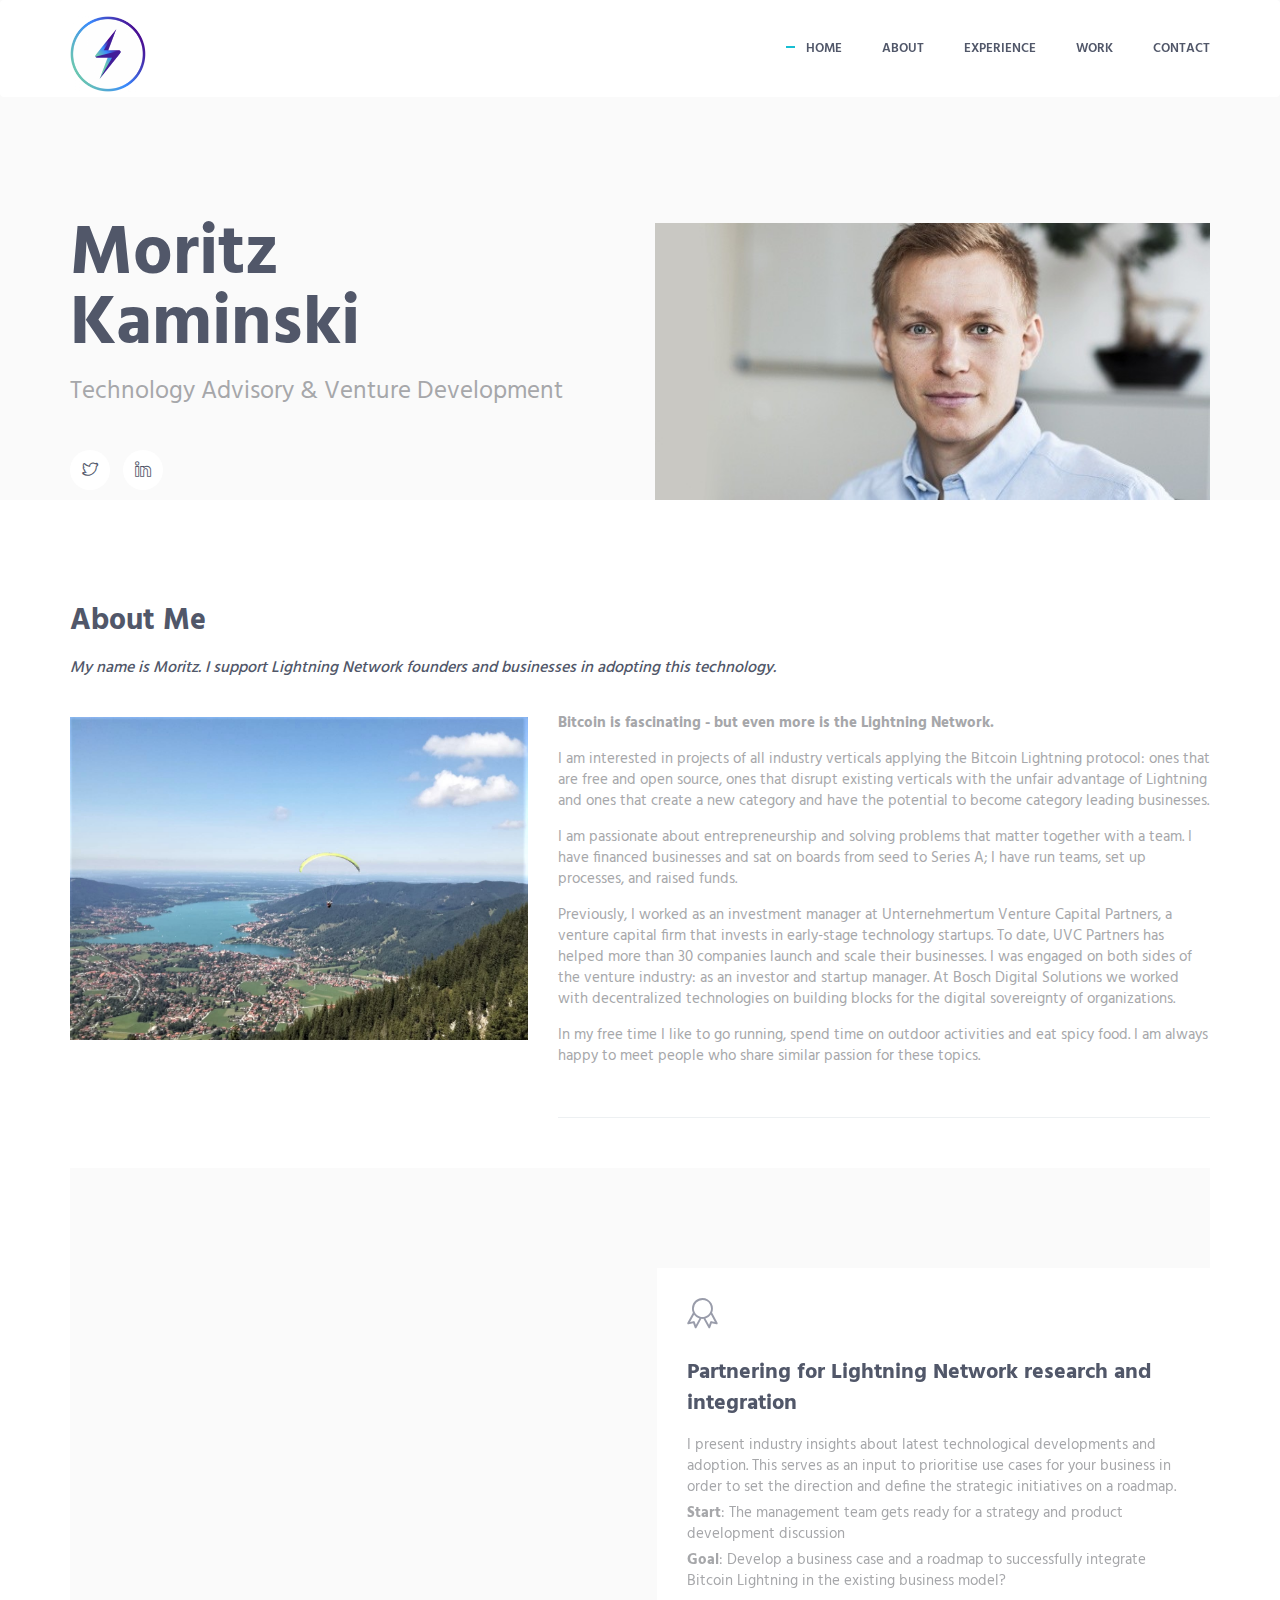
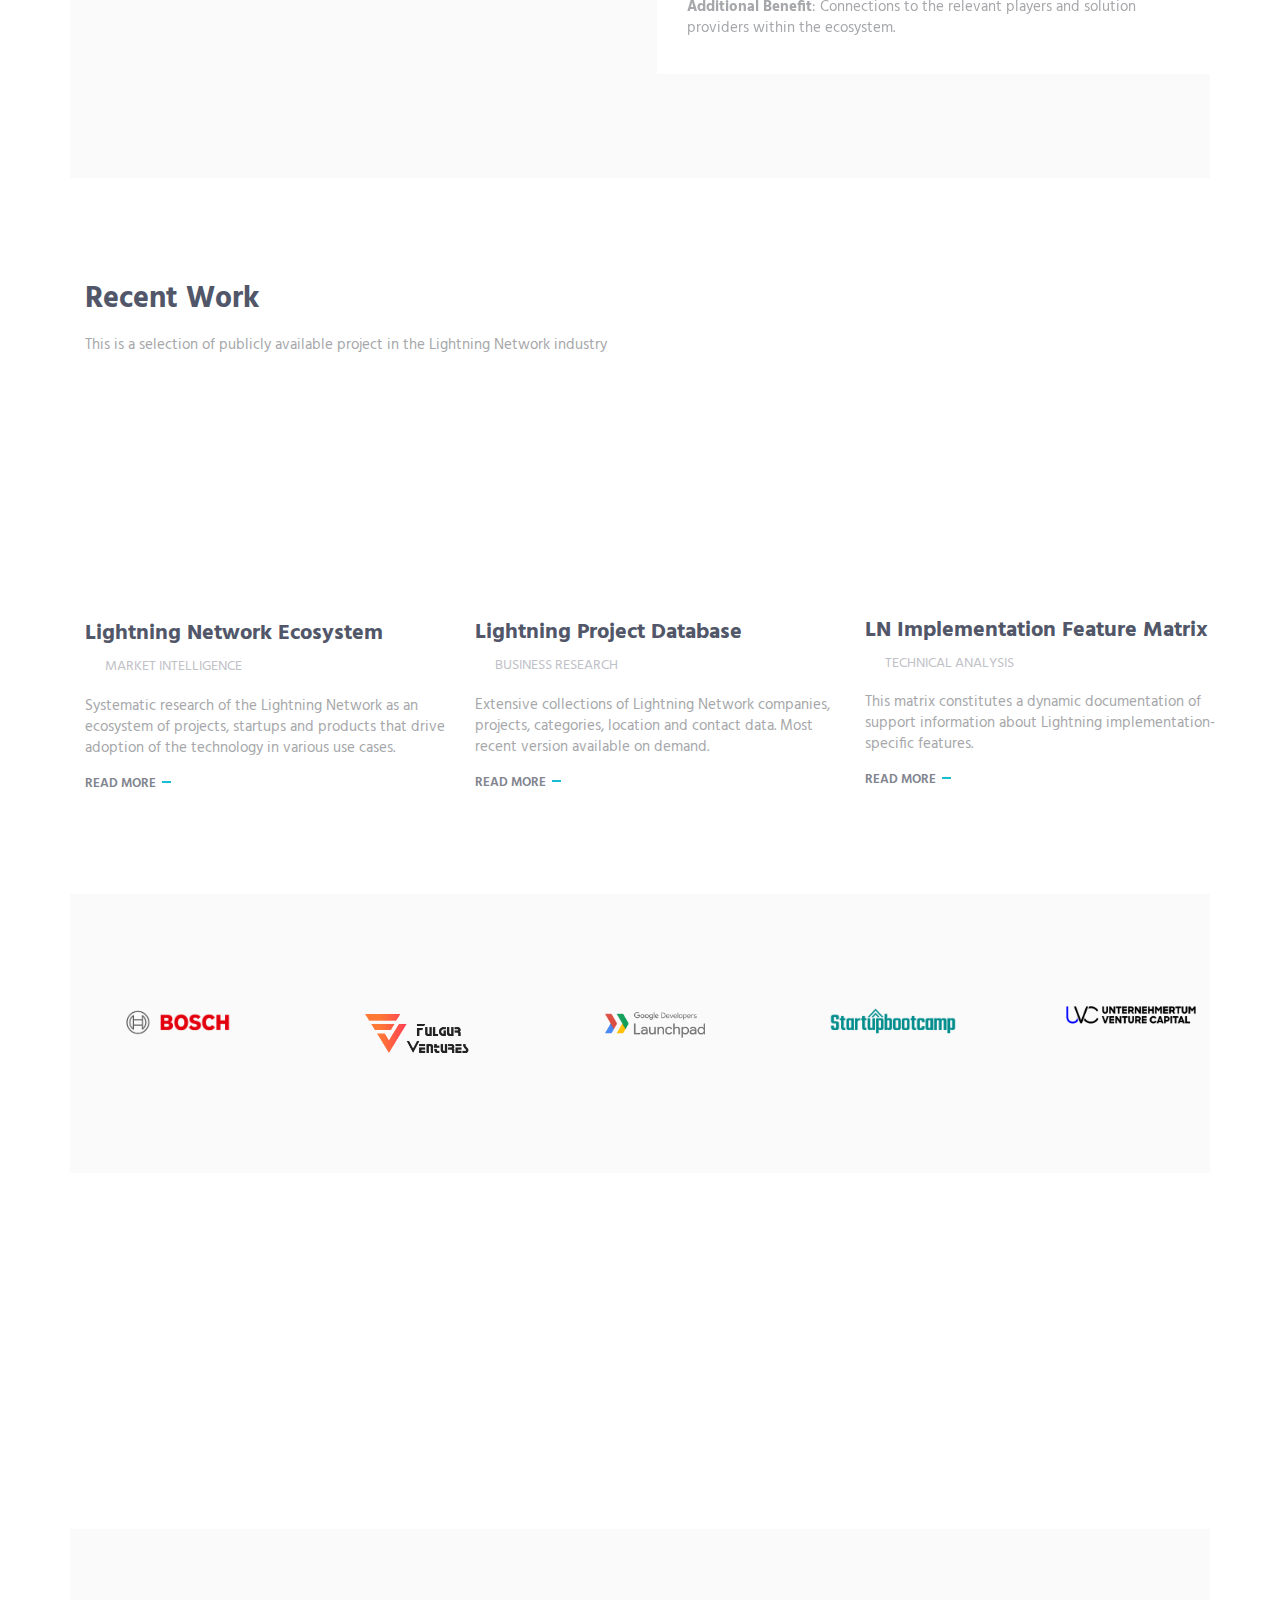
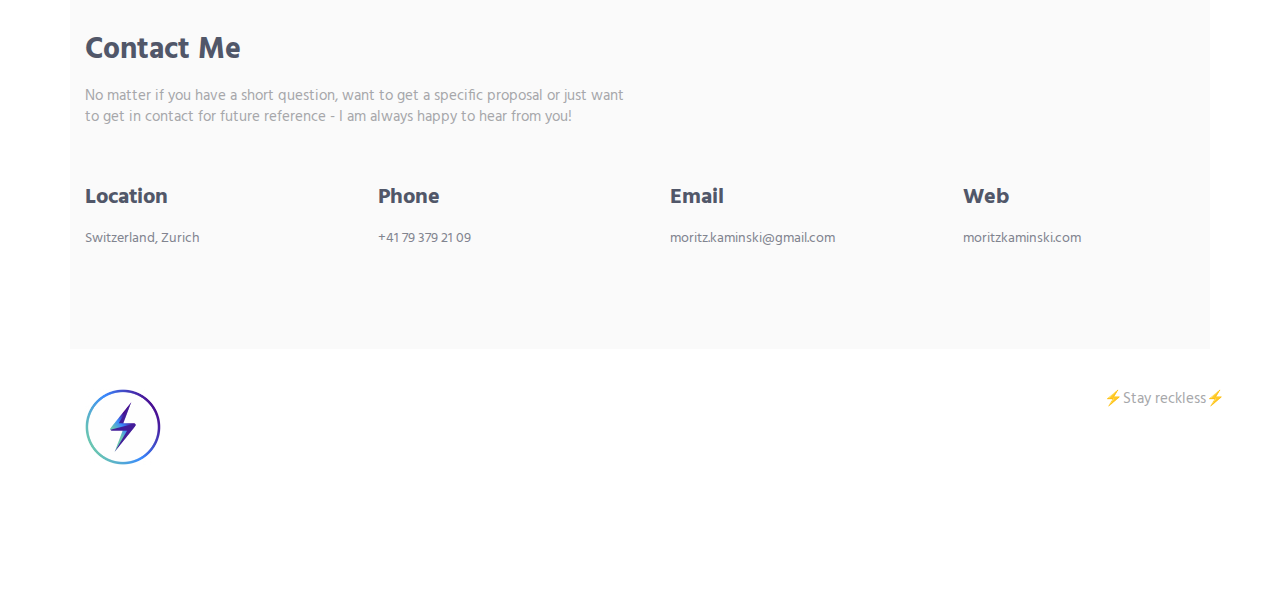
==== commit 2d9c2e57: "Update index.html" ====
--- a/index.html
+++ b/index.html
@@ -115,7 +115,7 @@
                 <div class="row">
                     <div class="col-sm-5 sm-margin-b-60">
                         <p style="padding-top:0.2cm;"></p>
-                        <img class="full-width img-responsive" src="img/500x700/04.jpg" alt="Image">
+                        <img class="full-width img-responsive" src="img/500x700/01.jpg" alt="Image">
                     </div>
                     <div class="col-sm-7">
                         <div class="section-seperator margin-b-50">
@@ -384,4 +384,4 @@
 
     </body>
     <!-- END BODY -->
-</html>+</html>
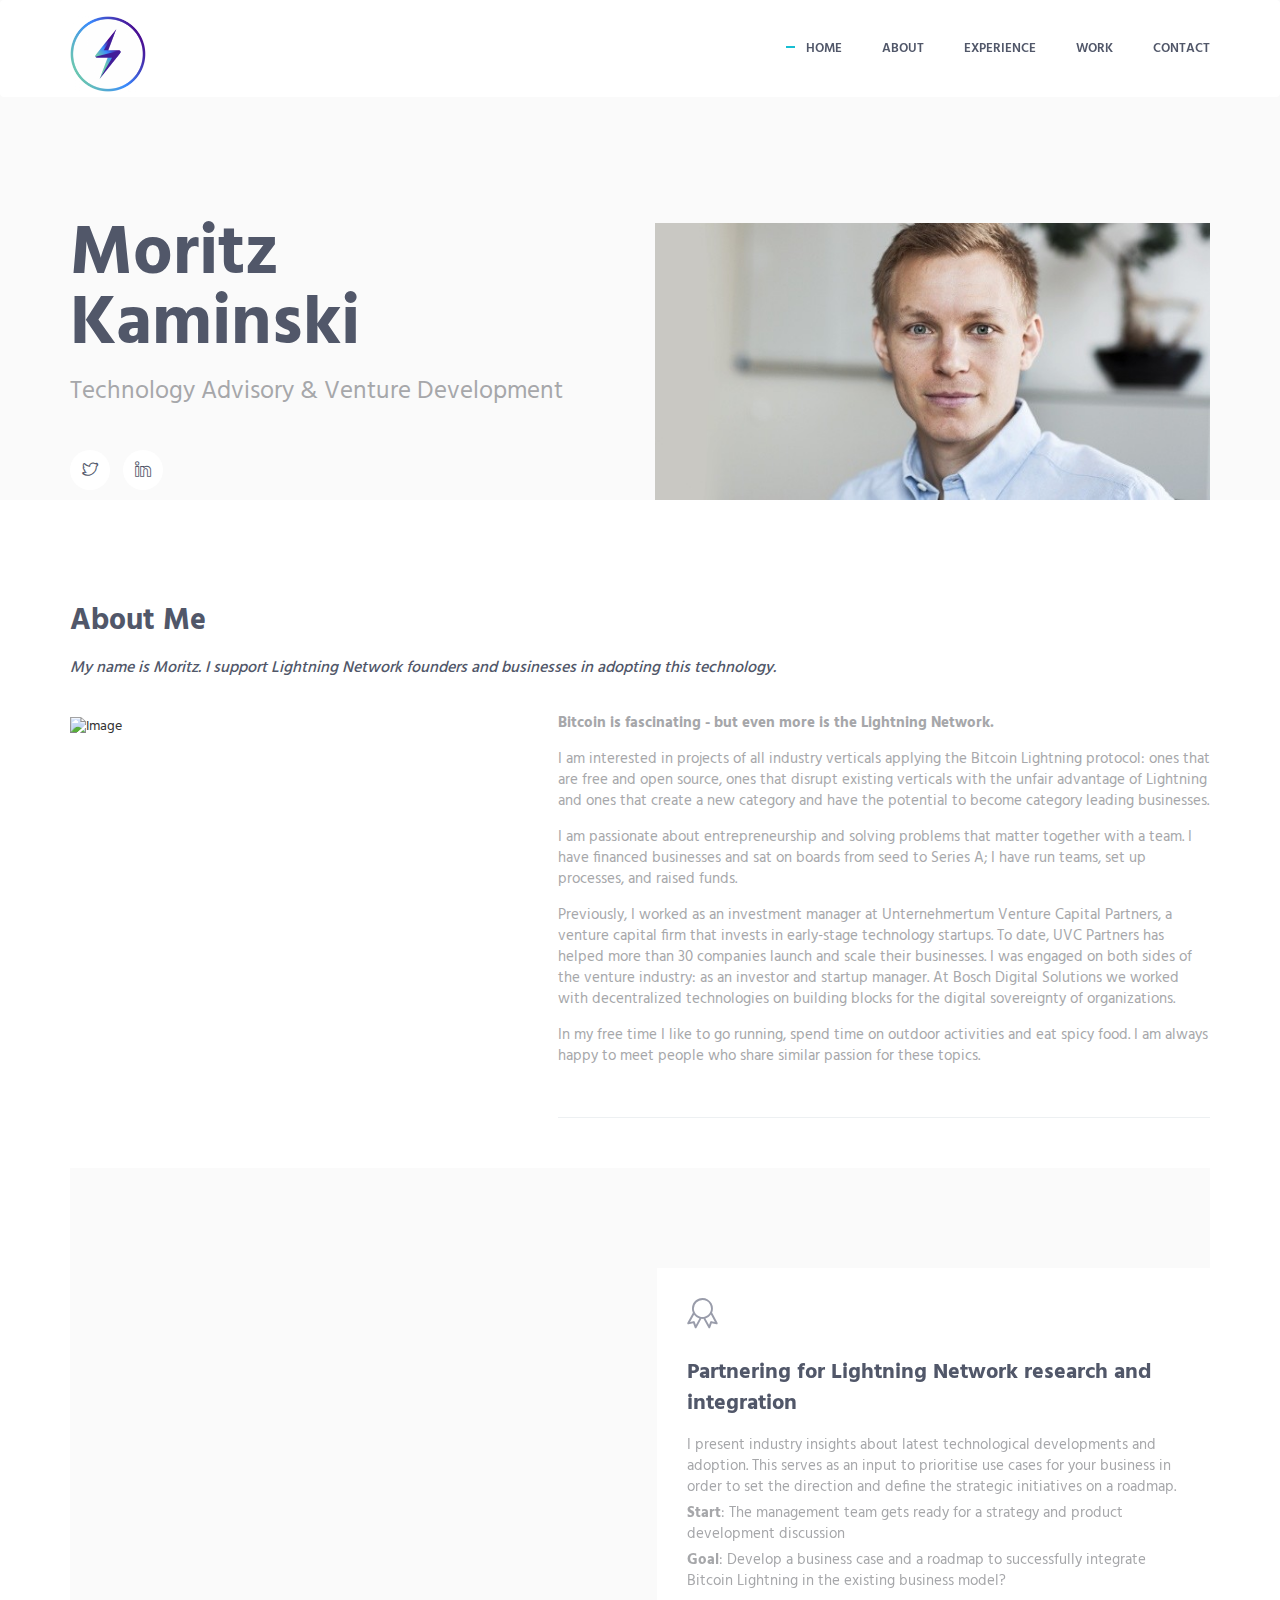
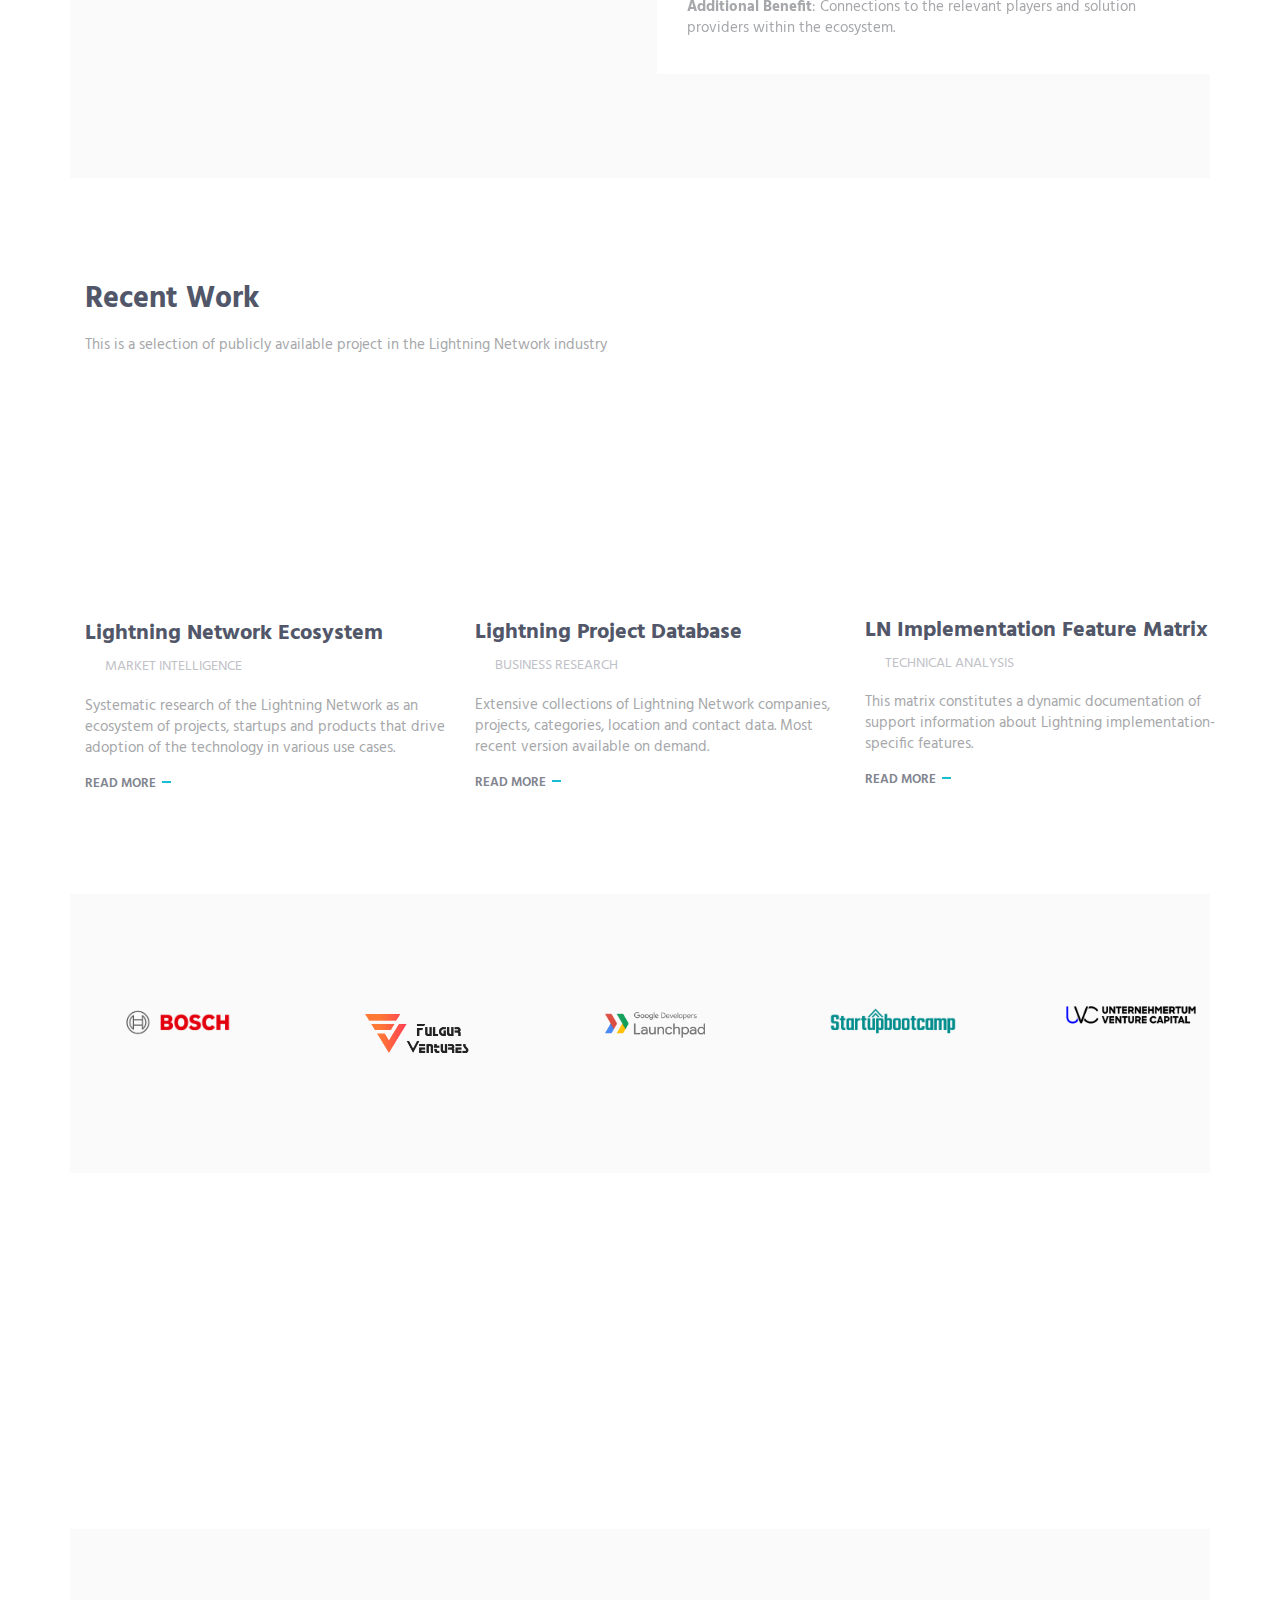
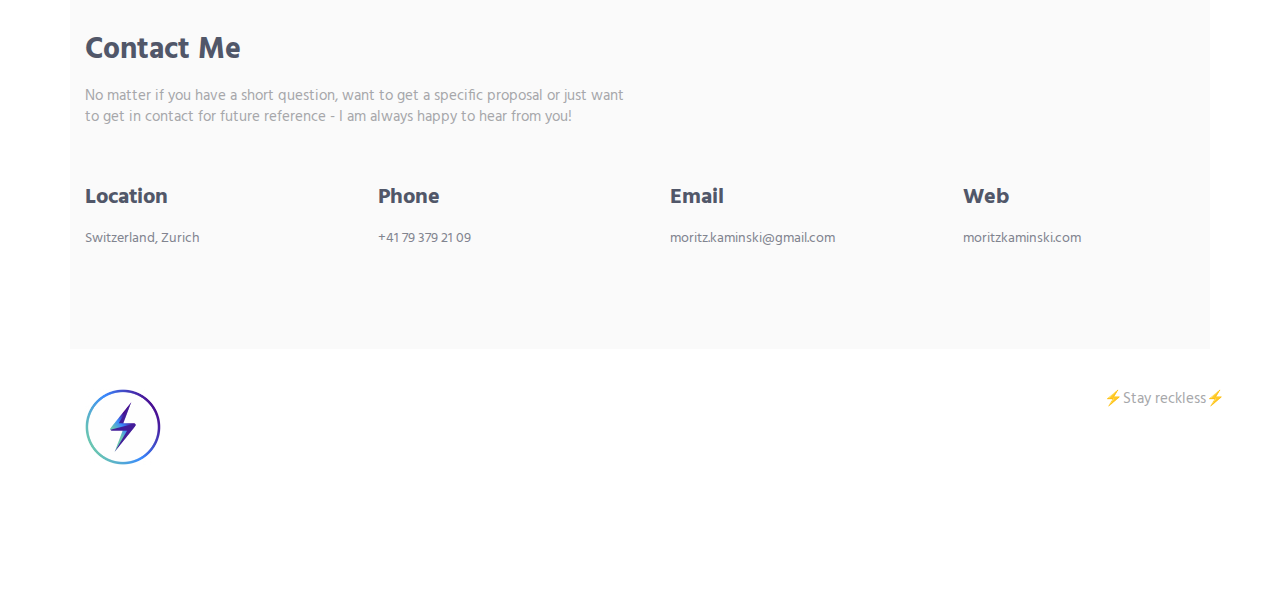
==== commit 6a5d6da5: "Update index.html" ====
--- a/index.html
+++ b/index.html
@@ -14,7 +14,7 @@
     <!-- BEGIN HEAD -->
     <head>
         <meta charset="utf-8"/>
-        <title>Metronic "Acecv" Frontend Freebie</title>
+        <title>Moritz Kaminski</title>
         <meta http-equiv="X-UA-Compatible" content="IE=edge">
         <meta content="width=device-width, initial-scale=1" name="viewport"/>
         <meta content="" name="description"/>
@@ -115,7 +115,7 @@
                 <div class="row">
                     <div class="col-sm-5 sm-margin-b-60">
                         <p style="padding-top:0.2cm;"></p>
-                        <img class="full-width img-responsive" src="img/500x700/01.jpg" alt="Image">
+                        <img class="full-width img-responsive" src="img/500x700/04.jpg" alt="Image">
                     </div>
                     <div class="col-sm-7">
                         <div class="section-seperator margin-b-50">
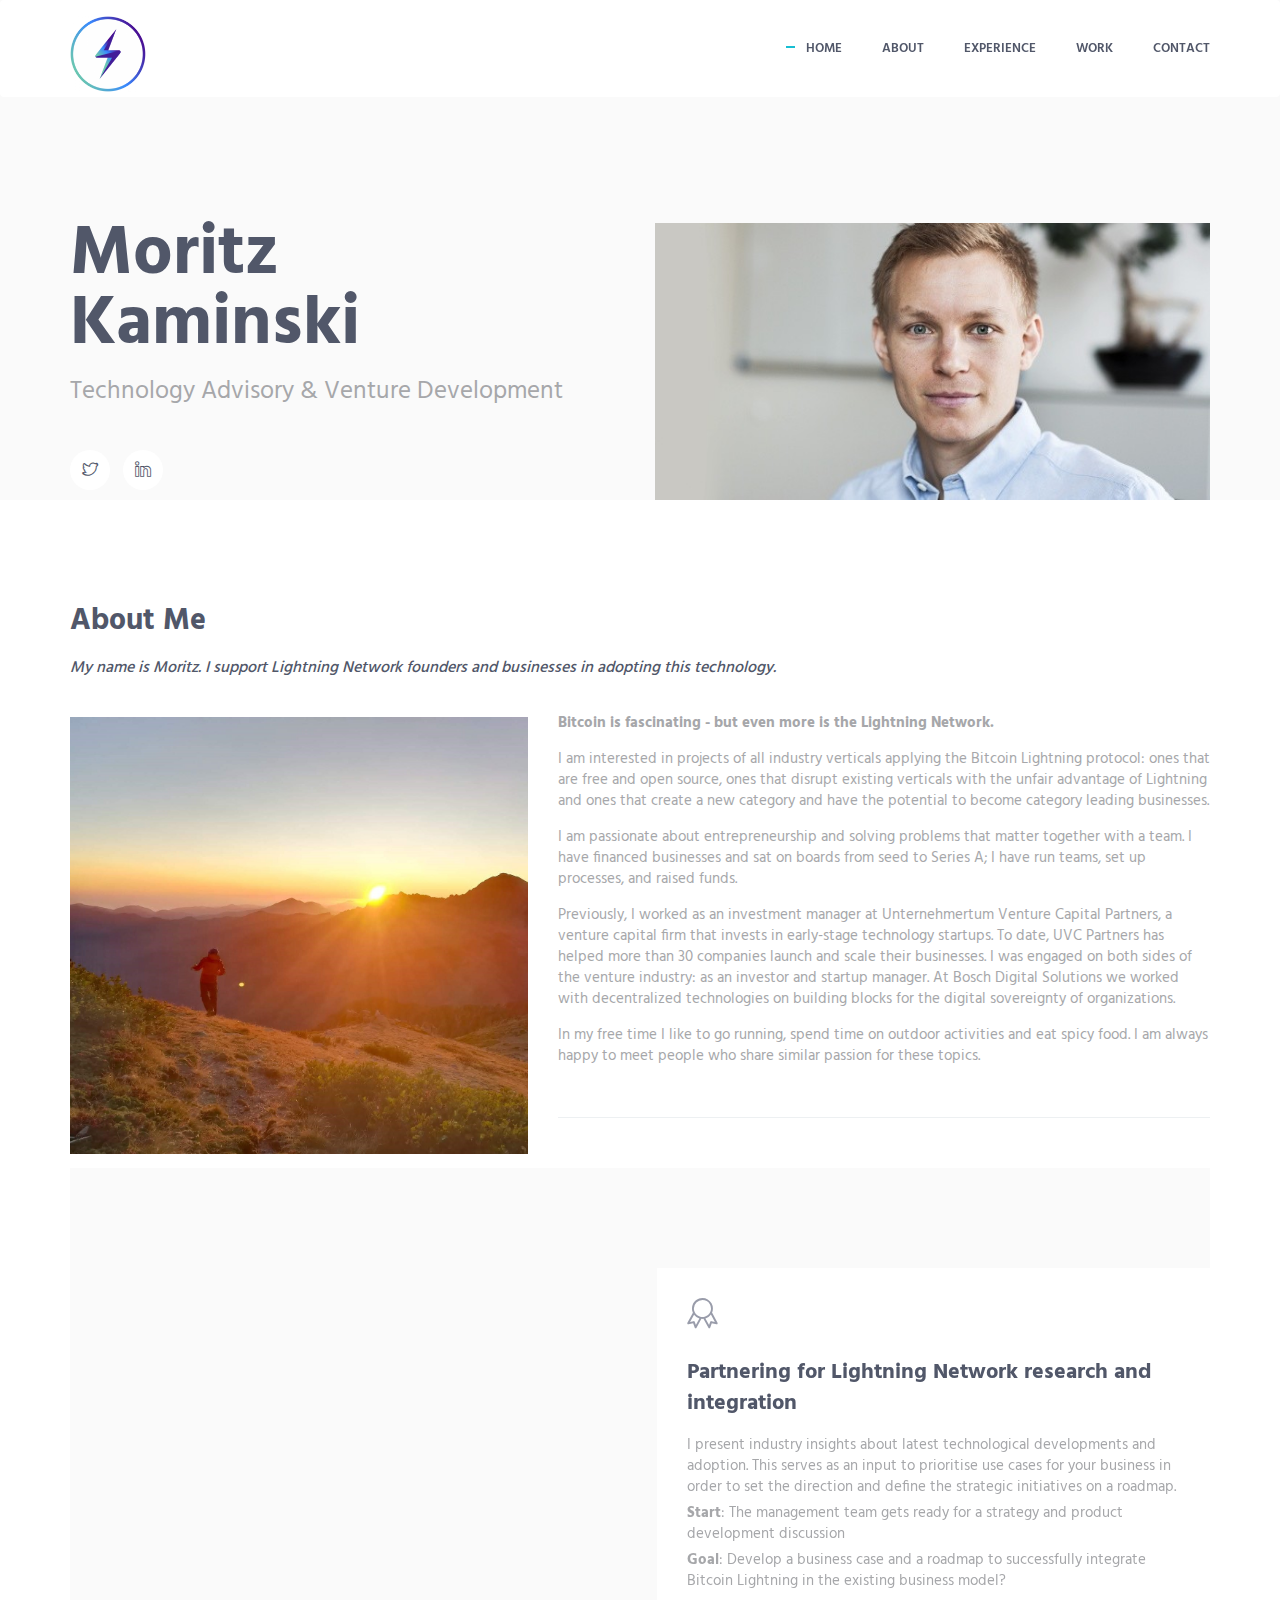
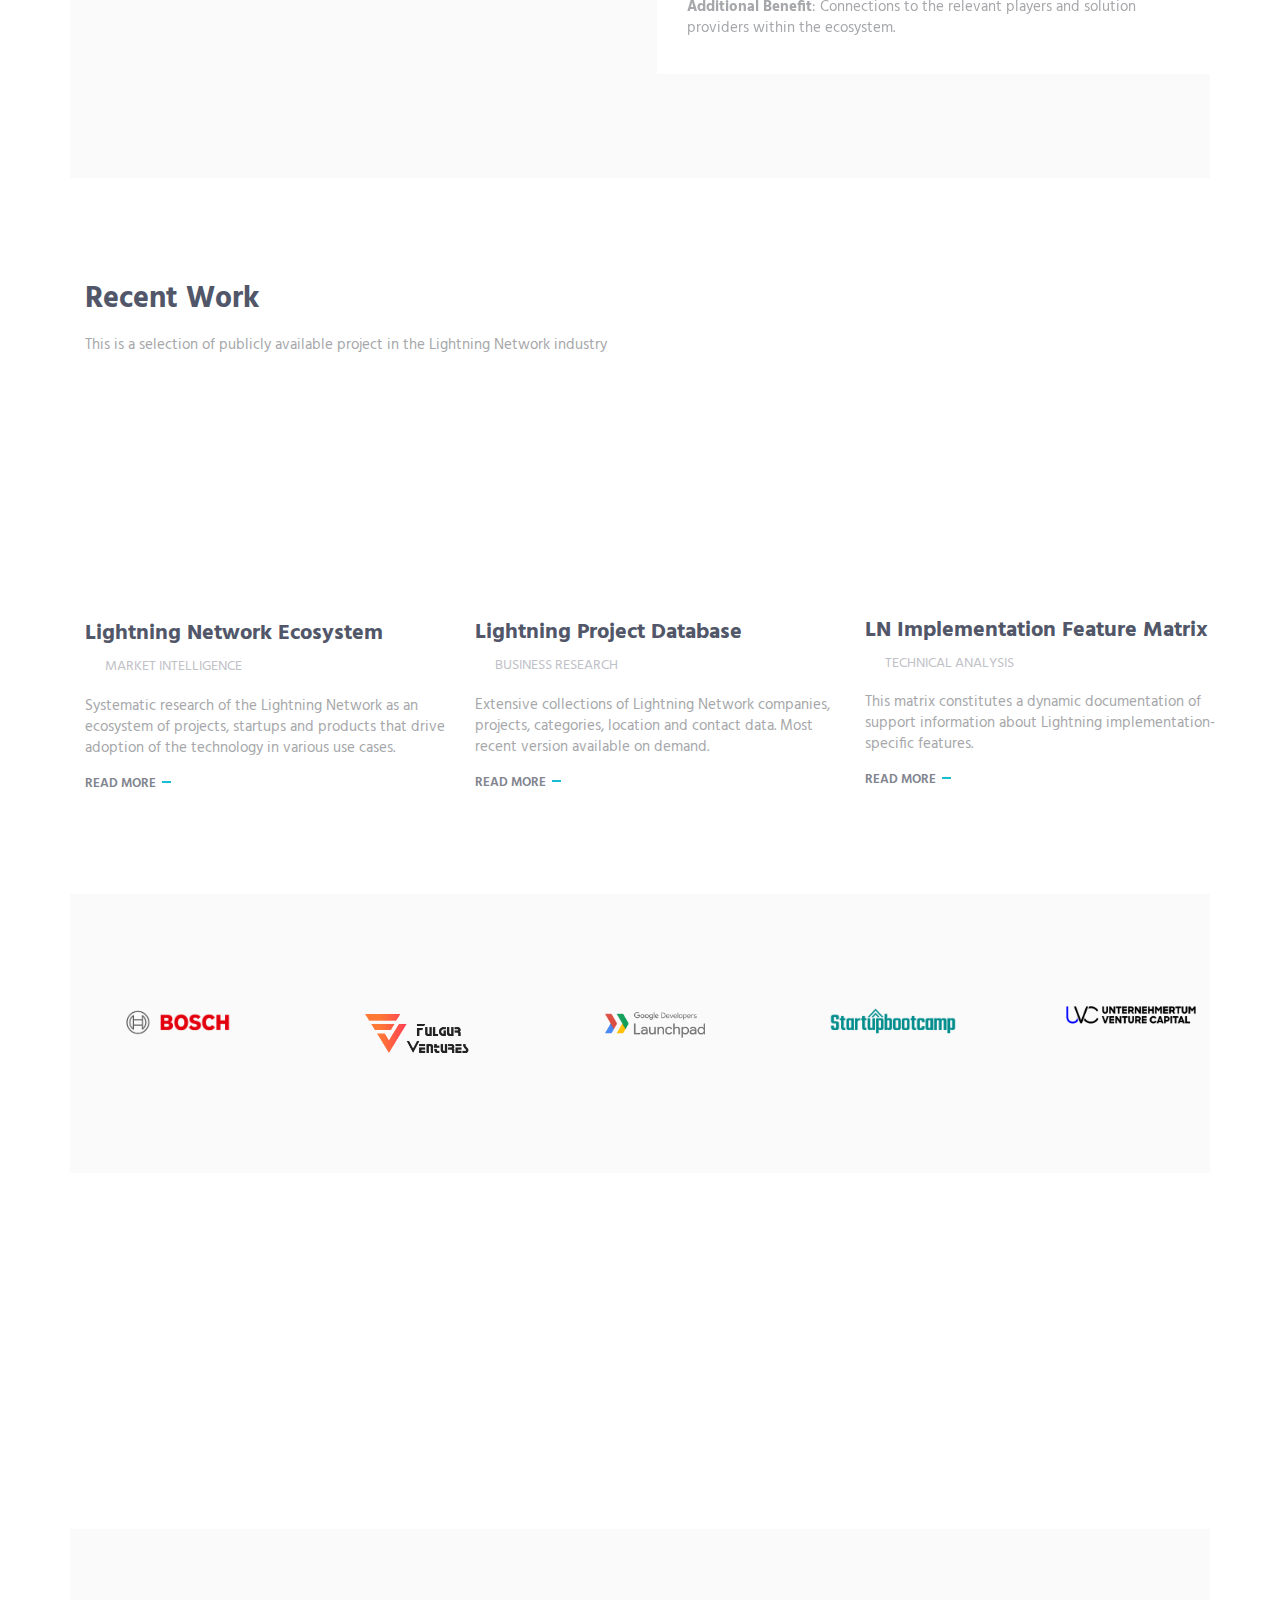
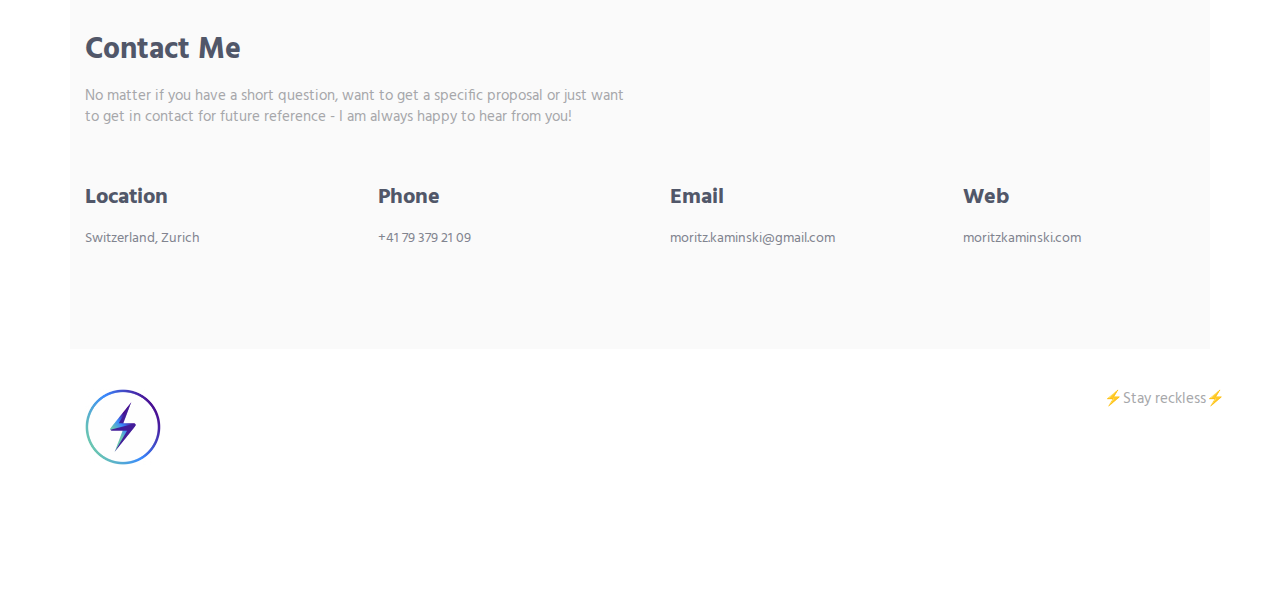
==== commit feefe3c5: "Update index.html" ====
--- a/index.html
+++ b/index.html
@@ -115,7 +115,7 @@
                 <div class="row">
                     <div class="col-sm-5 sm-margin-b-60">
                         <p style="padding-top:0.2cm;"></p>
-                        <img class="full-width img-responsive" src="img/500x700/04.jpg" alt="Image">
+                        <img class="full-width img-responsive" src="img/500x700/02.jpg" alt="Image">
                     </div>
                     <div class="col-sm-7">
                         <div class="section-seperator margin-b-50">
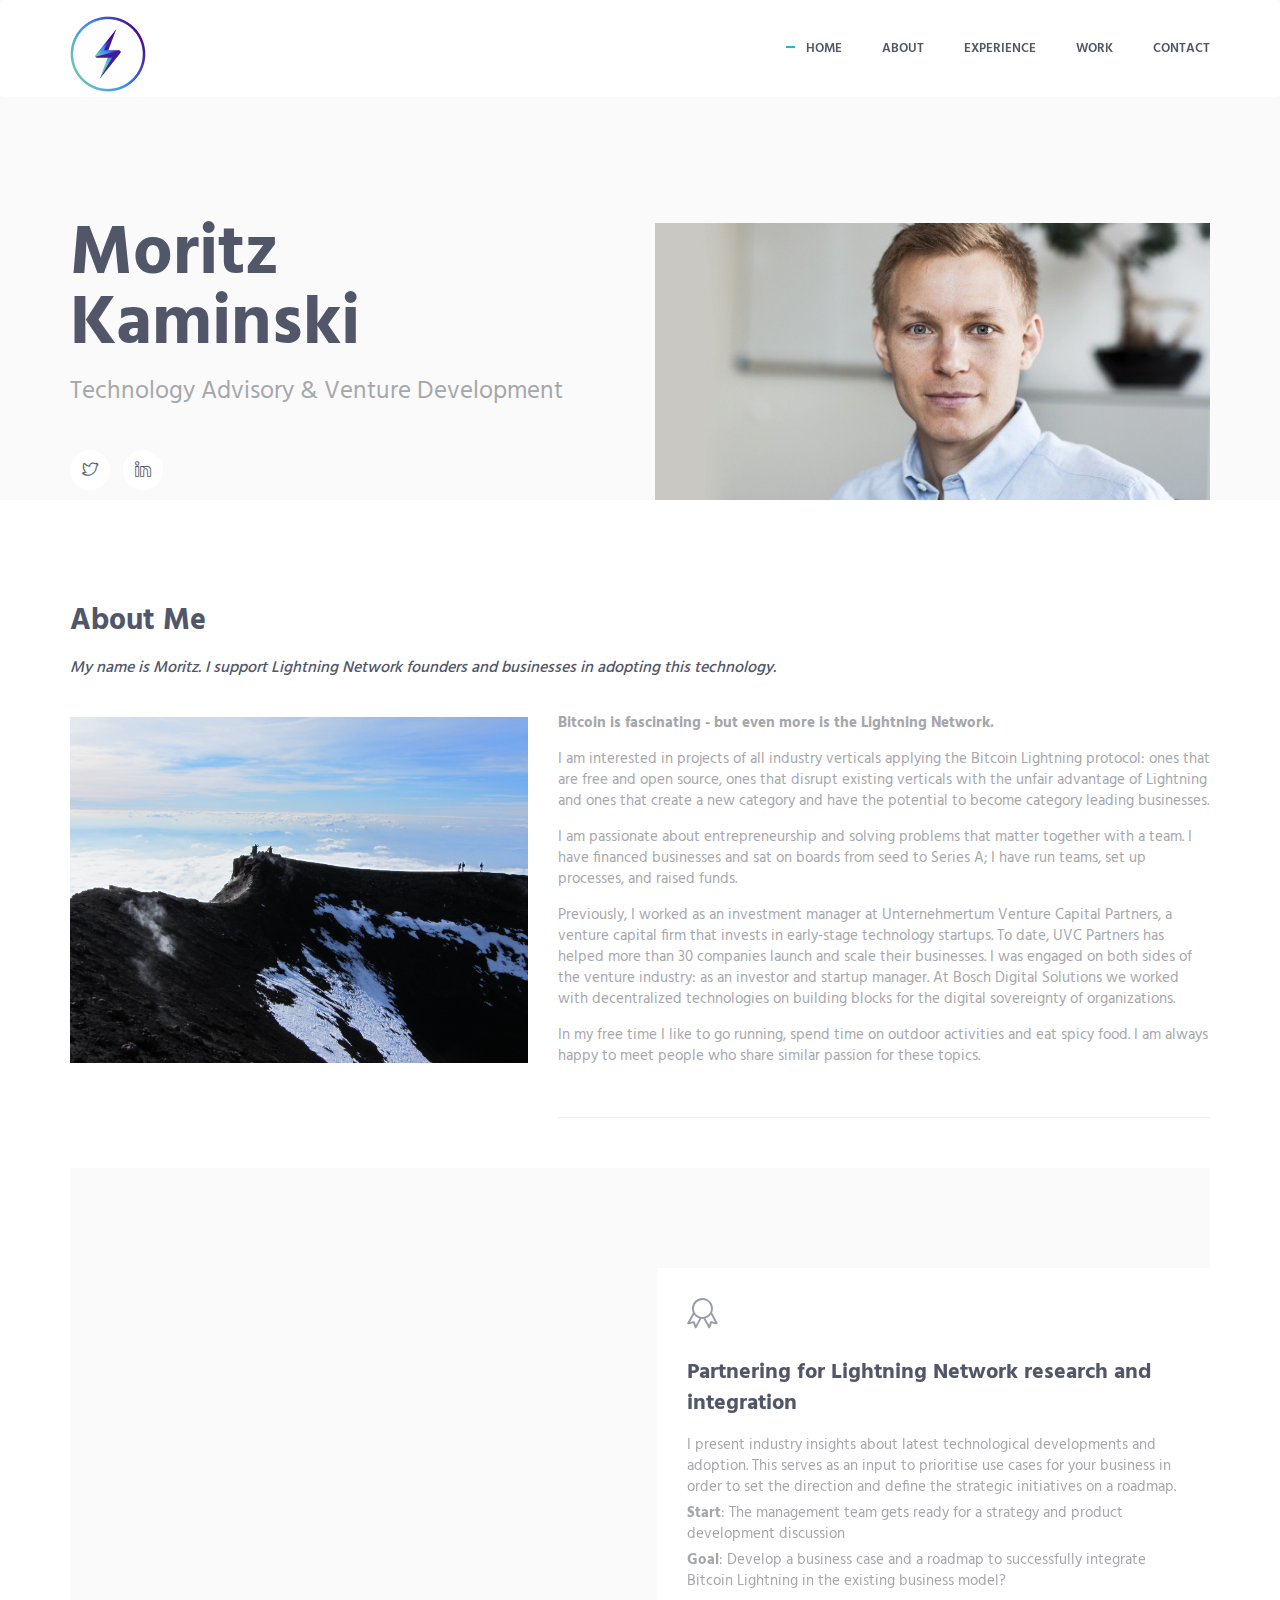
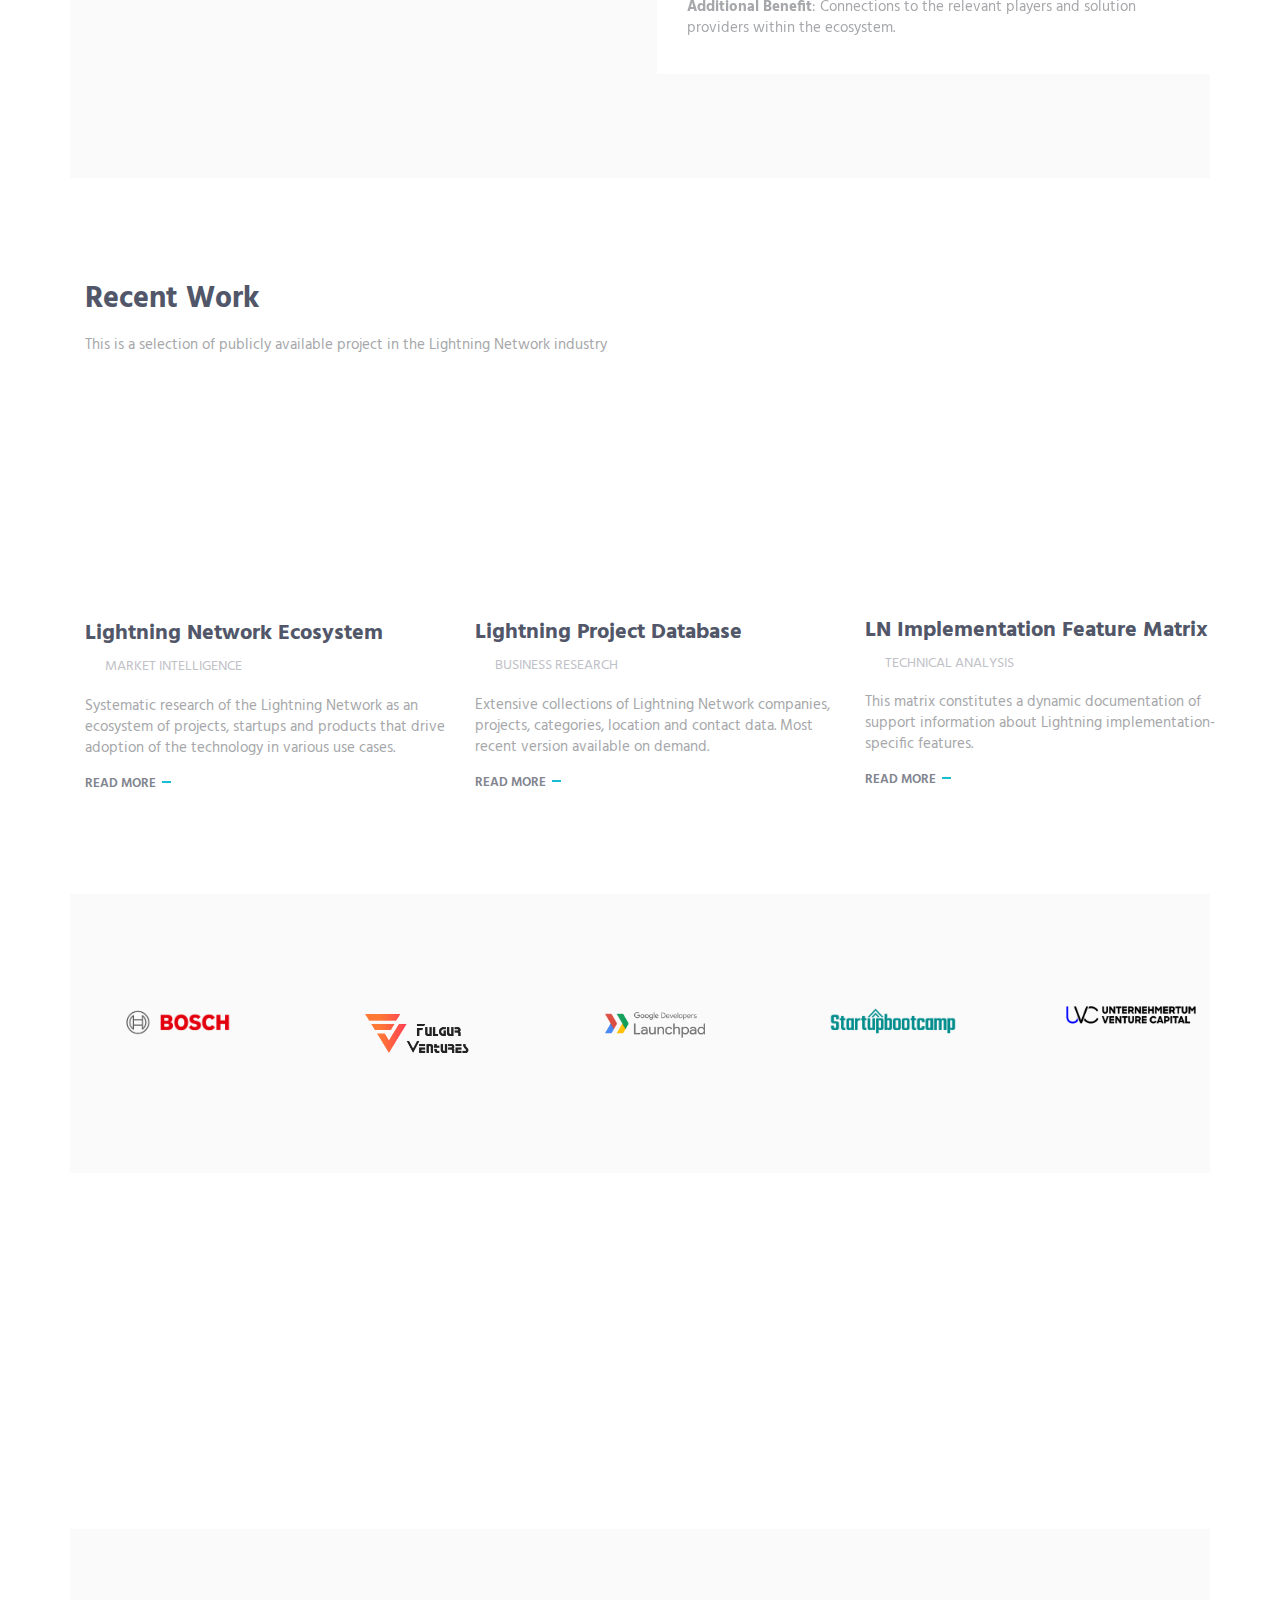
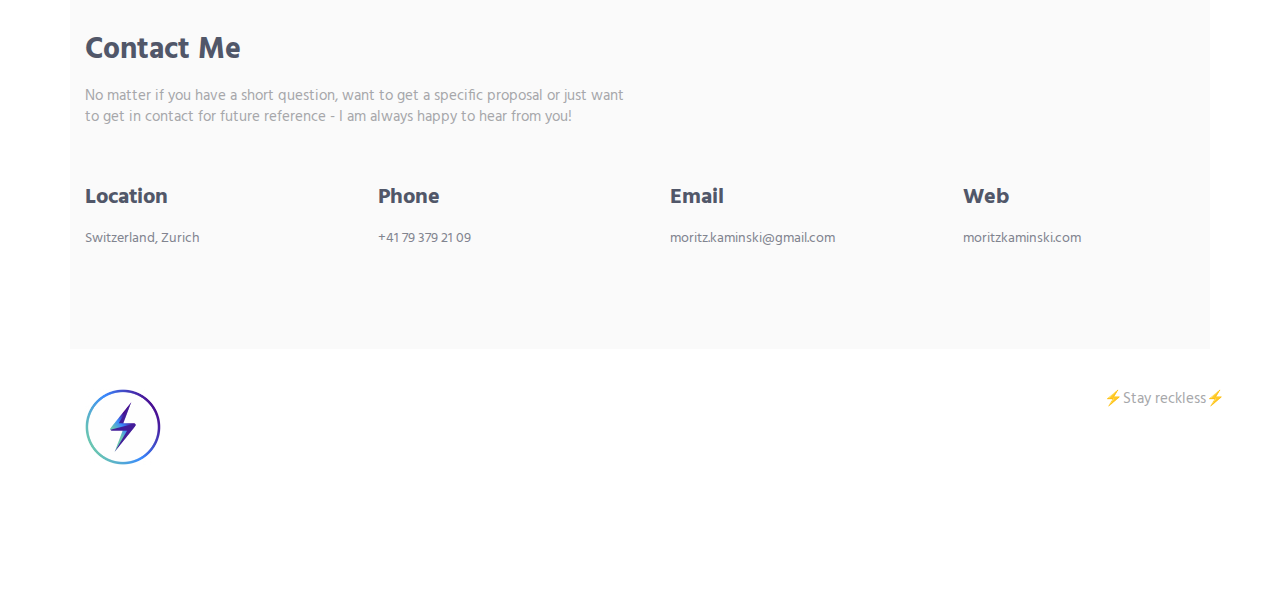
==== commit 03d09868: "Update index.html" ====
--- a/index.html
+++ b/index.html
@@ -115,7 +115,7 @@
                 <div class="row">
                     <div class="col-sm-5 sm-margin-b-60">
                         <p style="padding-top:0.2cm;"></p>
-                        <img class="full-width img-responsive" src="img/500x700/02.jpg" alt="Image">
+                        <img class="full-width img-responsive" src="img/500x700/04.jpg" alt="Image">
                     </div>
                     <div class="col-sm-7">
                         <div class="section-seperator margin-b-50">
